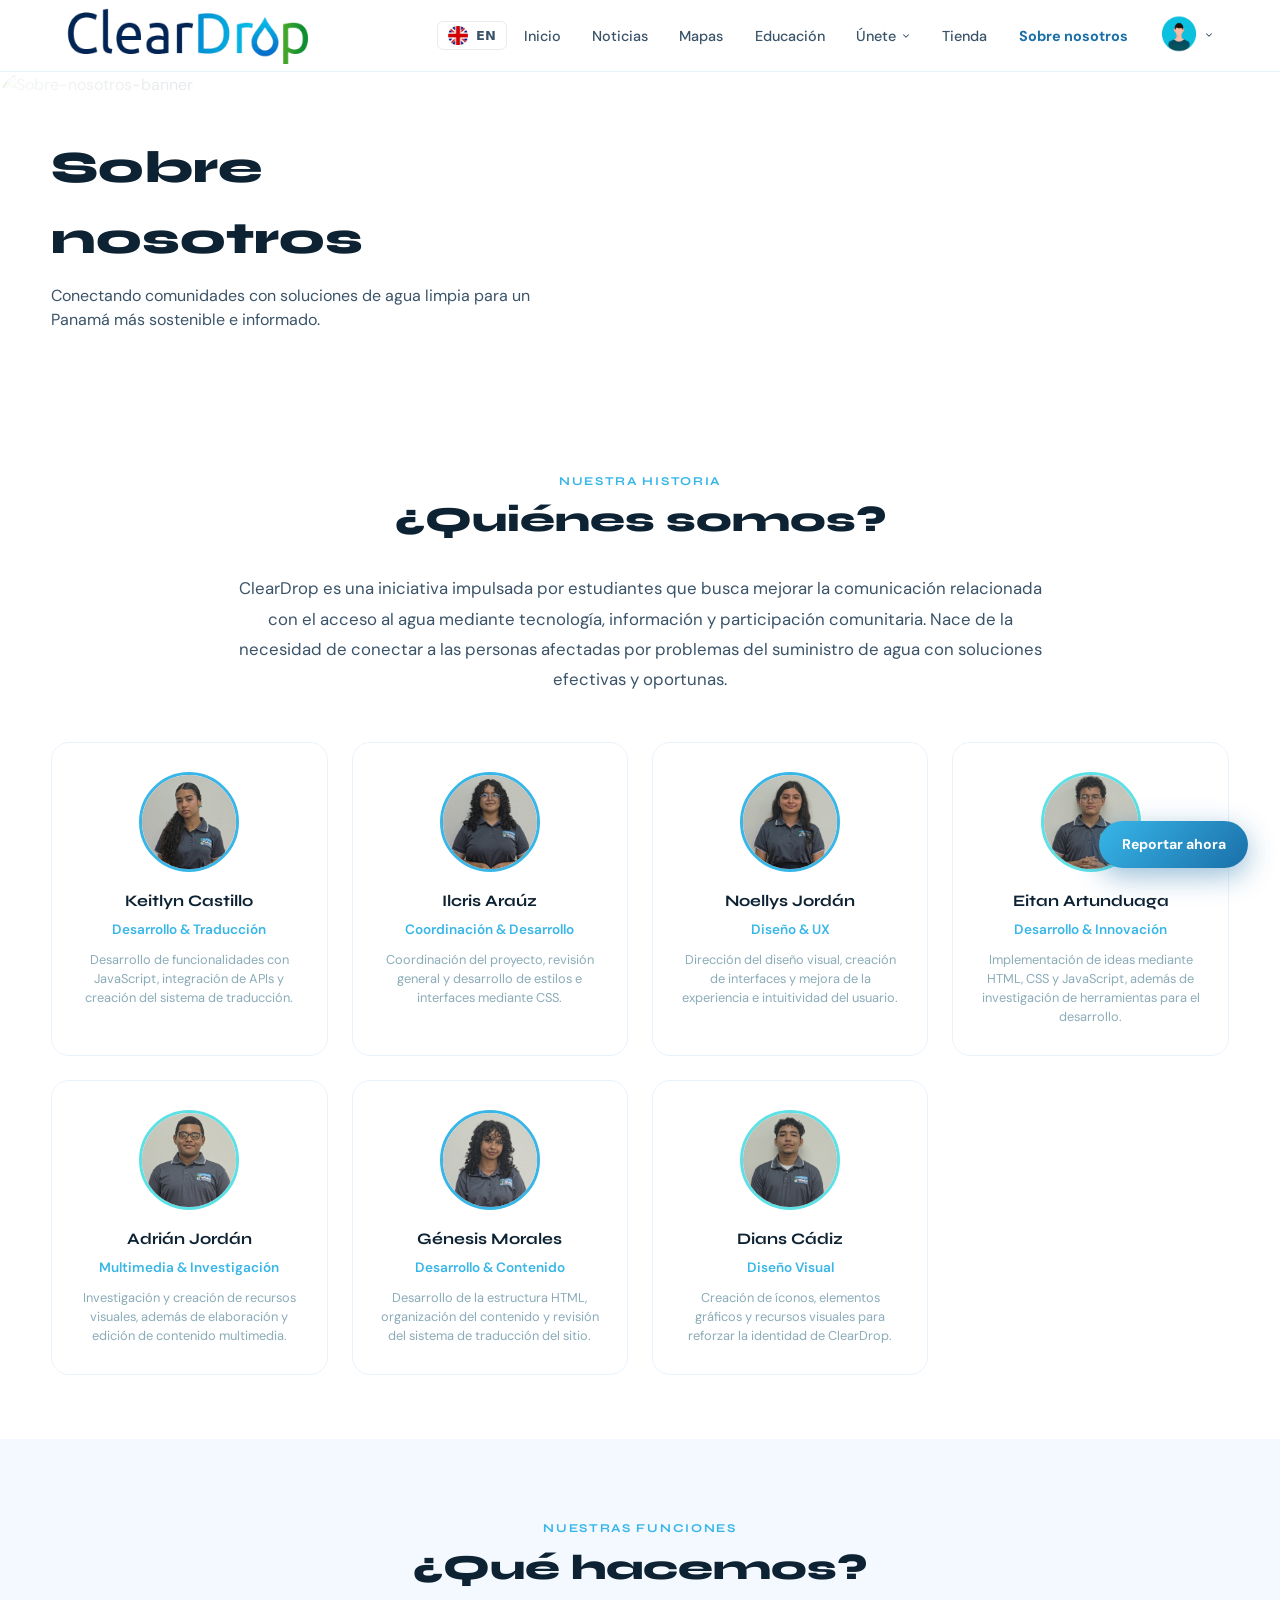
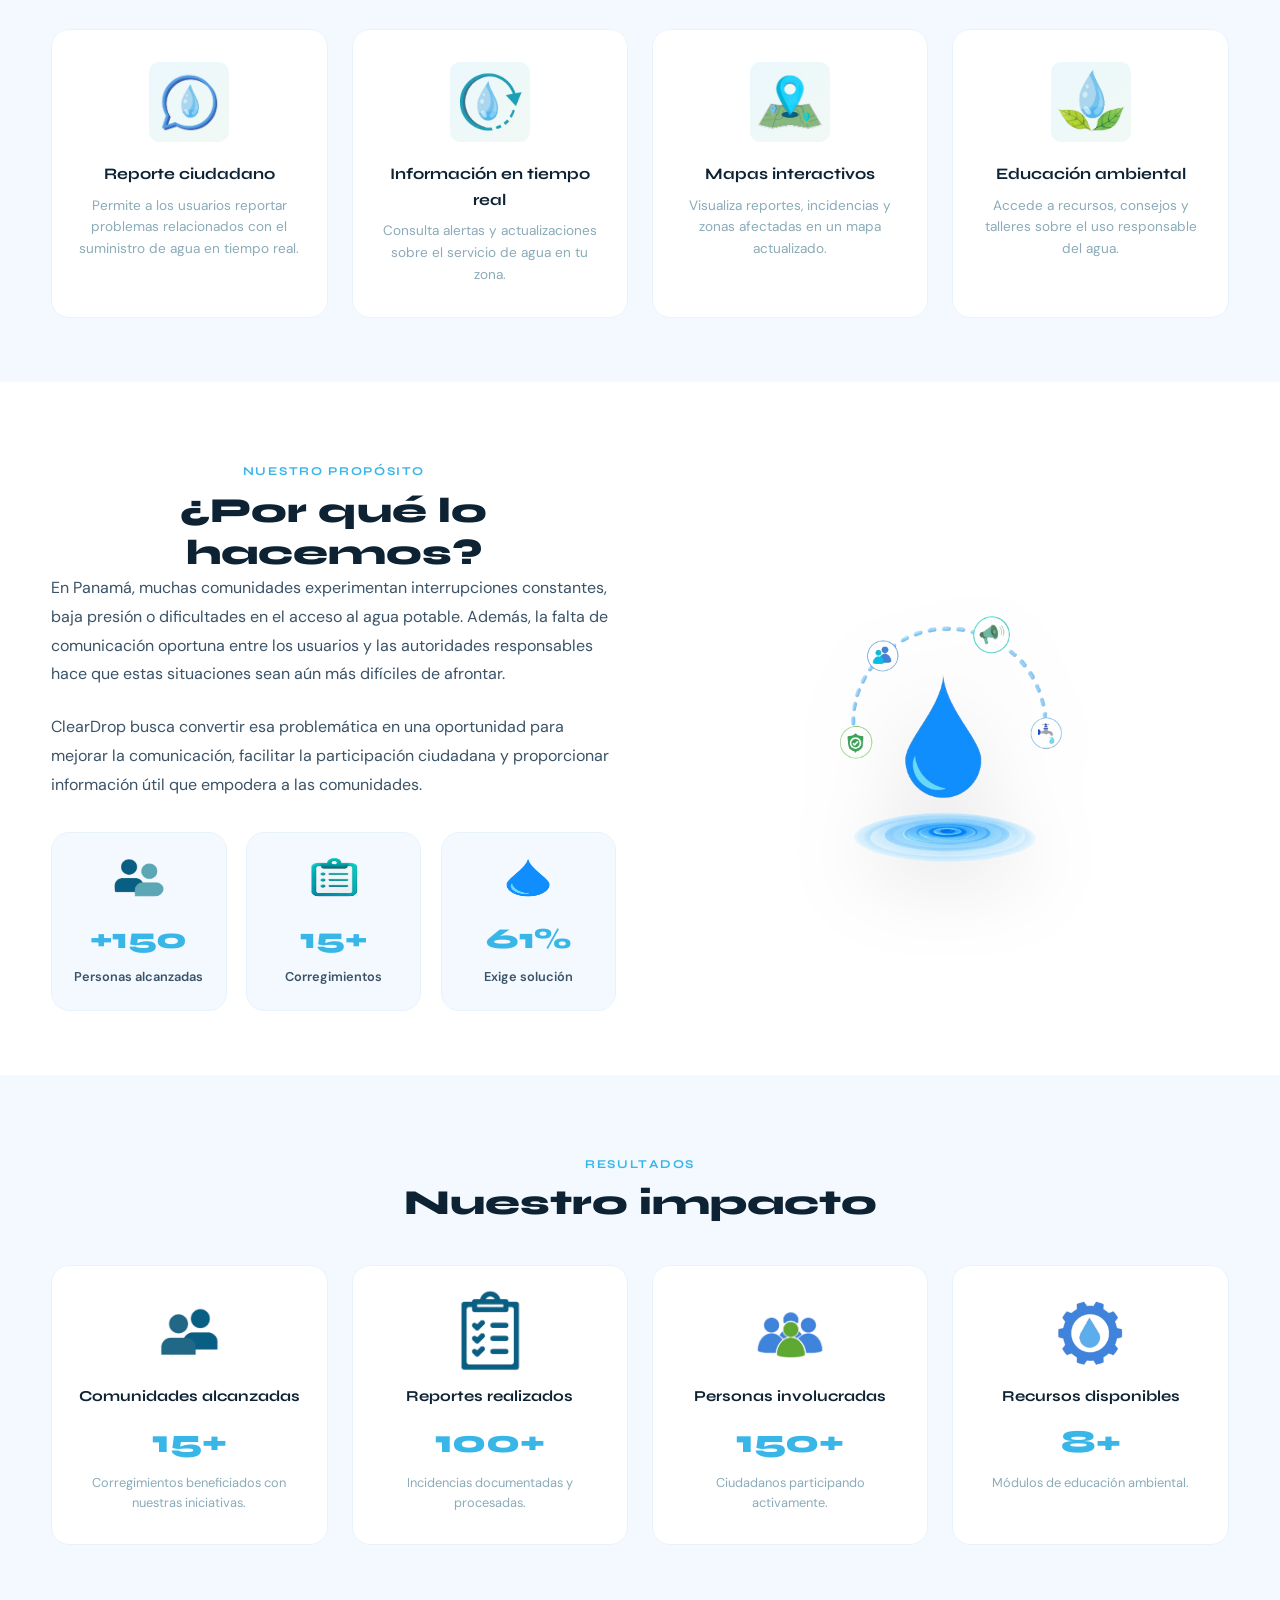
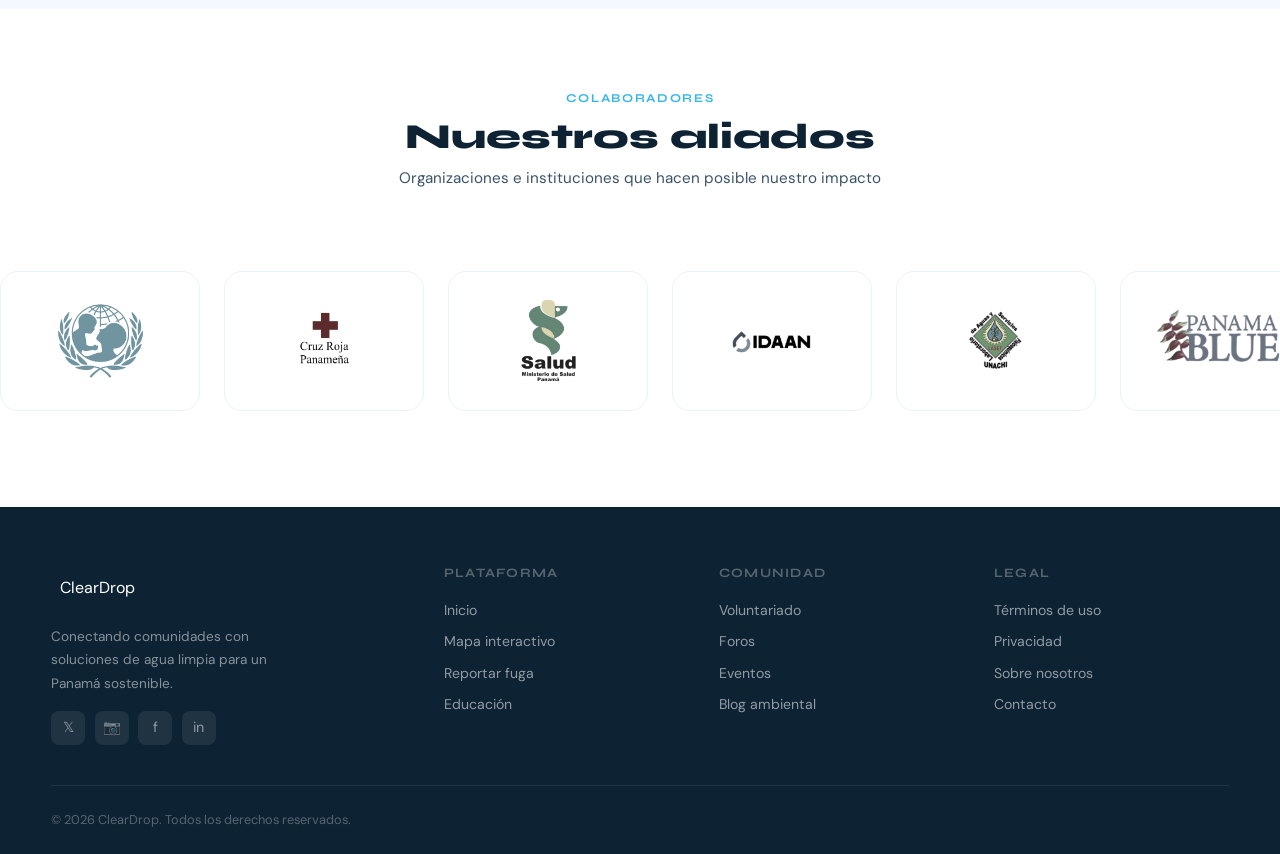
==== sobre-nosotros.html @ 65f0b573 "Commit 1 Final Final Final we" ====
<!DOCTYPE html>
<html lang="es">
<head>
<meta charset="UTF-8" />
<meta name="viewport" content="width=device-width, initial-scale=1.0" />
<title>Sobre nosotros - ClearDrop</title>
<meta name="description" content="Conoce quiénes somos, qué hacemos y por qué trabajamos para mejorar el acceso al agua en Panamá."/>

<link rel="icon" type="image/png" href="img/ClearDrop-icon-250.png">

<!-- Google Fonts -->
<link rel="preconnect" href="https://fonts.googleapis.com" />
<link rel="preconnect" href="https://fonts.gstatic.com" crossorigin />
<link href="https://fonts.googleapis.com/css2?family=Syne:wght@400;600;700;800&family=DM+Sans:ital,opsz,wght@0,9..40,300;0,9..40,400;0,9..40,500;1,9..40,300&display=swap" rel="stylesheet" />

<link rel="stylesheet" href="style.css">
<link rel="stylesheet" href="sobre-nosotros.css">
</head>
<body>

<!-- =========================================================
NAVBAR
========================================================= -->
<nav class="navbar">
<div class="container">

<img src="img/Captura_de_pantalla_2026-05-28_153221-removebg-preview.png" class="nav-logo-nombre" alt="ClearDrop">

<ul class="nav-links">

  <!-- Inserta esto donde quieras el botón -->
  <button id="langToggle" class="lang-toggle" aria-pressed="false" aria-label="Cambiar idioma">
    <!-- Icono EN (puedes reemplazar por tu SVG o font-icon) -->
      <span class="icon icon--en" aria-hidden="true">
        <!-- Simple bandera/ico EN (UK/US style minimal) -->
        <img src="img/english-icon.png">
      </span>

    <!-- Icono ES -->
      <span class="icon icon--es" aria-hidden="true">
        <img src="img/español-icon.png">
      </span>

    <span class="label">EN</span>
  </button>

<!-- Opcional: incluye los archivos CSS y JS vinculados -->
<link rel="stylesheet" href="lang-toggle.css">
<script src="lang-toggle.js" defer></script>

  <li><a href="index.html">Inicio</a></li>
  <li><a href="noticias.html">Noticias</a></li>
  <li><a href="mapa.html">Mapas</a></li>
  <li><a href="educacion.html">Educación</a></li>

  <!-- Grupo: Comunidad y Voluntariado -->
  <li class="nav-dropdown">
    <button class="nav-dropdown-toggle" type="button" aria-haspopup="true" aria-expanded="false">
      Únete
      <svg class="dropdown-arrow" width="10" height="10" viewBox="0 0 24 24" fill="none" stroke="currentColor" stroke-width="2.5" stroke-linecap="round" stroke-linejoin="round"><path d="M6 9l6 6 6-6"/></svg>
    </button>
    <ul class="nav-dropdown-menu">
      <li><a href="comunidad.html">Comunidad</a></li>
      <li><a href="voluntariado.html">Voluntariado</a></li>
    </ul>
  </li>

  <li><a href="tienda.html">Tienda</a></li>
  <li><a href="sobre-nosotros.html" class="active">Sobre nosotros</a></li>

  <!-- Grupo: Mi perfil -->
  <li class="nav-dropdown">
  <button class="nav-dropdown-toggle" type="button" aria-haspopup="true" aria-expanded="false">
    <img src="img/perfil hombre.png" class="post-avatar">
    <svg class="dropdown-arrow" width="10" height="10" viewBox="0 0 24 24" fill="none" stroke="currentColor" stroke-width="2.5" stroke-linecap="round" stroke-linejoin="round"><path d="M6 9l6 6 6-6"/></svg>
  </button>
  <ul class="nav-dropdown-perfil">
    <li><p>noe.jn@gmail.com</p></li>
    <li><a href="voluntariado.hmtl">Mi huella</a></li>
    <li><a href="#configuracion">Configuración</a></li>
  </ul>
  </li>
</ul>
</div>
</nav>

<!-- Menú de hamburguesa para dispositivos móviles -->
<button class="nav-hamburger" id="menuBtn" aria-label="Abrir menú">
<span></span><span></span><span></span>
</button>
</ul>
</div>
</nav>

<!-- Interfaz del nav en móviles -->
<div class="mobile-nav" id="mobileNav">
<button class="mobile-nav-close" id="menuClose">✕</button>
<a href="index.html">Inicio</a>
<a href="noticias.html">Noticias</a>
<a href="mapa.html">Mapas</a>
<a href="educacion.html">Educación</a>

<div class="mobile-nav-group">
  <button class="mobile-nav-toggle" type="button" aria-expanded="false">
    Comunidad
    <svg class="dropdown-arrow" width="12" height="12" viewBox="0 0 24 24" fill="none" stroke="currentColor" stroke-width="2.5" stroke-linecap="round" stroke-linejoin="round"><path d="M6 9l6 6 6-6"/></svg>
  </button>
  <div class="mobile-nav-submenu">
    <a href="comunidad.html">Comunidad</a>
    <a href="voluntariado.html">Voluntariado</a>
  </div>
</div>

<a href="tienda.html">Tienda</a>
<a href="sobre-nosotros.html">Sobre nosotros</a>

<div class="mobile-nav-group">
  <button class="mobile-nav-toggle" type="button" aria-expanded="false">
     <img src="img/perfil hombre.png" class="post-avatar">
    <svg class="dropdown-arrow" width="12" height="12" viewBox="0 0 24 24" fill="none" stroke="currentColor" stroke-width="2.5" stroke-linecap="round" stroke-linejoin="round"><path d="M6 9l6 6 6-6"/></svg>
  </button>
  <div class="mobile-nav-submenu">
    <a href="#cuenta">Mi cuenta</a>
    <a href="#agregar">Agregar cuenta</a>
    <a href="#cerrar-sesion">Cerrar sesión</a>
  </div>
</div>
</div>

<!-- =========================================================
HERO - SOBRE NOSOTROS
========================================================= -->
<main style="padding-top:var(--nav-h, 80px);">
<section class="hero-about">
    
    <div class="sobrenosotros-illustration reveal">
        <!-- Reemplaza este SVG por tu ilustración final (img o svg) -->
        <img src="img/banner-sobre-nosotros.png" alt="Sobre-nosotros-banner">
      </div>

    <div class="container">
      <div class="sobrenosotros-text">
        <h1 class="nosotros-title">Sobre nosotros</h1>
        <p class="nosotros-sub">
          Conectando comunidades con soluciones de agua limpia para un Panamá más sostenible e informado.
        </p>
      </div>
    </div>
  </section>

<div class="hero-about-visual">

  <div class="visual-element">
  </div>
</div>
</div>
</section>

<!-- =========================================================
QUIÉNES SOMOS
========================================================= -->
<section class="section-about" id="quienes-somos">
<div class="container">

<div class="about-header reveal">
<p class="section-label">Nuestra historia</p>
<h2 class="section-title">¿Quiénes somos?</h2>
</div>

<div class="about-intro reveal" style="transition-delay:.1s">
<p class="about-intro-text">
ClearDrop es una iniciativa impulsada por estudiantes que busca mejorar la comunicación relacionada con el acceso al agua mediante tecnología, información y participación comunitaria. Nace de la necesidad de conectar a las personas afectadas por problemas del suministro de agua con soluciones efectivas y oportunas.
</p>
</div>

<div class="team-grid reveal" style="transition-delay:.2s">

<!-- Team member 1 -->
<div class="team-card">
<div class="team-avatar">
<img src="img/keitfoto.jpg" alt="Integrante del equipo">
</div>
<h4 class="team-name">Keitlyn Castillo</h4>
<p class="team-role">Desarrollo & Traducción</p>
<p class="team-desc">Desarrollo de funcionalidades con JavaScript, integración de APIs y creación del sistema de traducción.</p>
</div>

<!-- Team member 2 -->
<div class="team-card">
<div class="team-avatar">
<img src="img/ilcrisfoto1.jpg" alt="Integrante del equipo">
</div>
<h4 class="team-name">Ilcris Araúz</h4>
<p class="team-role">Coordinación & Desarrollo</p>
<p class="team-desc">Coordinación del proyecto, revisión general y desarrollo de estilos e interfaces mediante CSS.</p>
</div>

<!-- Team member 3 -->
<div class="team-card">
<div class="team-avatar">
<img src="img/noellysfoto.jpg" alt="Integrante del equipo">
</div>
<h4 class="team-name">Noellys Jordán</h4>
<p class="team-role">Diseño & UX</p>
<p class="team-desc">Dirección del diseño visual, creación de interfaces y mejora de la experiencia e intuitividad del usuario.</p>
</div>

<!-- Team member 4 -->
<div class="team-card">
<div class="team-avatar-hombre">
<img src="img/eitanfoto1.jpg" alt="Integrante del equipo">
</div>
<h4 class="team-name">Eitan Artunduaga</h4>
<p class="team-role">Desarrollo & Innovación</p>
<p class="team-desc">Implementación de ideas mediante HTML, CSS y JavaScript, además de investigación de herramientas para el desarrollo.</p>
</div>

<!-- Team member 5 -->
<div class="team-card">
<div class="team-avatar-hombre">
<img src="img/fotoadrian.jpg" alt="Integrante del equipo">
</div>
<h4 class="team-name">Adrián Jordán</h4>
<p class="team-role">Multimedia & Investigación</p>
<p class="team-desc">Investigación y creación de recursos visuales, además de elaboración y edición de contenido multimedia.</p>
</div>

<!-- Team member 6 -->
<div class="team-card">
<div class="team-avatar">
<img src="img/genesisfoto1.jpg" alt="Integrante del equipo">
</div>
<h4 class="team-name">Génesis Morales</h4>
<p class="team-role">Desarrollo & Contenido</p>
<p class="team-desc">Desarrollo de la estructura HTML, organización del contenido y revisión del sistema de traducción del sitio.</p>
</div>

<!-- Team member 7 -->
<div class="team-card">
<div class="team-avatar-hombre">
<img src="img/diansfoto2.jpg" alt="Integrante del equipo">
</div>
<h4 class="team-name">Dians Cádiz</h4>
<p class="team-role">Diseño Visual</p>
<p class="team-desc">Creación de íconos, elementos gráficos y recursos visuales para reforzar la identidad de ClearDrop.</p>
</div>

</div>

</div>
</section>

<!-- =========================================================
QUÉ HACEMOS
========================================================= -->
<section class="section-what" id="que-hacemos">
<div class="container">

<div class="what-header reveal">
<p class="section-label">Nuestras funciones</p>
<h2 class="section-title">¿Qué hacemos?</h2>
</div>

<div class="what-grid reveal" style="transition-delay:.1s">

<!-- Card 1: Reporte ciudadano -->
<div class="what-card">
<div class="what-icon">
  <img src="img/reporte-ciudadano.png">
</div>
<h3 class="what-title">Reporte ciudadano</h3>
<p class="what-desc">Permite a los usuarios reportar problemas relacionados con el suministro de agua en tiempo real.</p>
</div>

<!-- Card 2: Información en tiempo real -->
<div class="what-card">
<div class="what-icon">
  <img src="img/info-tiempo-real.png">
</div>
<h3 class="what-title">Información en tiempo real</h3>
<p class="what-desc">Consulta alertas y actualizaciones sobre el servicio de agua en tu zona.</p>
</div>

<!-- Card 3: Mapas interactivos -->
<div class="what-card">
<div class="what-icon">
  <img src="img/mapas-interactivos.png">
</div>
<h3 class="what-title">Mapas interactivos</h3>
<p class="what-desc">Visualiza reportes, incidencias y zonas afectadas en un mapa actualizado.</p>
</div>

<!-- Card 4: Educación ambiental -->
<div class="what-card">
<div class="what-icon">
  <img src="img/educacion-ambiental.png">
</div>
<h3 class="what-title">Educación ambiental</h3>
<p class="what-desc">Accede a recursos, consejos y talleres sobre el uso responsable del agua.</p>
</div>

</div>

</div>
</section>

<!-- =========================================================
POR QUÉ LO HACEMOS
========================================================= -->
<section class="section-why" id="por-que">
<div class="container">

<div class="why-grid">

<div class="why-content reveal">
<p class="section-label">Nuestro propósito</p>
<h2 class="section-title">¿Por qué lo hacemos?</h2>

<p class="why-text">
En Panamá, muchas comunidades experimentan interrupciones constantes, baja presión o dificultades en el acceso al agua potable. Además, la falta de comunicación oportuna entre los usuarios y las autoridades responsables hace que estas situaciones sean aún más difíciles de afrontar.
</p>

<p class="why-text">
ClearDrop busca convertir esa problemática en una oportunidad para mejorar la comunicación, facilitar la participación ciudadana y proporcionar información útil que empodera a las comunidades.
</p>

<div class="why-stats">
<div class="why-stat-item">
  <img src="img/personas-alcanzadas.png" class="what-item">
<span class="why-stat-number">+150</span>
<span class="why-stat-label">Personas alcanzadas</span>
</div>
<div class="why-stat-item">
  <img src="img/corregimientos.png" class="what-item">
<span class="why-stat-number">15+</span>
<span class="why-stat-label">Corregimientos</span>
</div>
<div class="why-stat-item">
  <img src="img/exige-solucion.png"class="what-item">
<span class="why-stat-number">61%</span>
<span class="why-stat-label">Exige solución</span>
</div>
</div>

</div>

<div class="why-visual reveal" style="transition-delay:.15s">
  <div class="why-icon-wrapper">
    <img src="img/proposito.png">
  </div>
</div>

</div>

</section>

<!-- =========================================================
NUESTRO IMPACTO
========================================================= -->
<section class="section-impact" id="impacto">
<div class="container">

<div class="impact-header reveal">
<p class="section-label">Resultados</p>
<h2 class="section-title">Nuestro impacto</h2>
</div>

<div class="impact-grid reveal" style="transition-delay:.1s">

<div class="impact-card">
<div class="impact-icon">
  <img src="img/comunidades-alcanzadas.png">
</div>
<h3 class="impact-title">Comunidades alcanzadas</h3>
<p class="impact-number">15+</p>
<p class="impact-desc">Corregimientos beneficiados con nuestras iniciativas.</p>
</div>

<div class="impact-card">
<div class="impact-icon">
  <img src="img/reportes-realizados.png">
</div>
<h3 class="impact-title">Reportes realizados</h3>
<p class="impact-number">100+</p>
<p class="impact-desc">Incidencias documentadas y procesadas.</p>
</div>

<div class="impact-card">
<div class="impact-icon">
  <img src="img/personas-involucradas.png">
</div>
<h3 class="impact-title">Personas involucradas</h3>
<p class="impact-number">150+</p>
<p class="impact-desc">Ciudadanos participando activamente.</p>
</div>

<div class="impact-card">
<div class="impact-icon">
  <img src="img/recursos.png">
</div>
<h3 class="impact-title">Recursos disponibles</h3>
<p class="impact-number">8+</p>
<p class="impact-desc">Módulos de educación ambiental.</p>
</div>

</div>

</section>

<!-- =========================================================
ALIADOS - MARQUEE DE LOGOS
========================================================= -->
<section class="section-allies" id="aliados">
<div class="container">

<div class="allies-header reveal">
<p class="section-label">Colaboradores</p>
<h2 class="section-title">Nuestros aliados</h2>
<p class="allies-subtitle">Organizaciones e instituciones que hacen posible nuestro impacto</p>
</div>

</div>

<!-- Logo marquee (sin container para que ocupe ancho completo) -->
<div class="allies-marquee reveal" style="transition-delay:.1s">
<div class="marquee-track">

  <!-- Duplicamos los logos para efecto infinito -->
  <div class="marquee-item">
    <div class="ally-card">
      <img src="img/UNICEF.png" alt="Unicef-Fuente">
    </div>
  </div>

  <div class="marquee-item">
    <div class="ally-card">
      <img src="img/Cruz-roja.png" alt="Cruz-Roja-alianza">
    </div>
  </div>

  <div class="marquee-item">
    <div class="ally-card">
      <img src="img/MINSA.png" alt="MINSA-alianza">
    </div>
  </div>

  <div class="marquee-item">
    <div class="ally-card">
      <img src="img/IDAAN.png" alt="IDAAN-alianza">
    </div>
  </div>

  <div class="marquee-item">
    <div class="ally-card">
      <img src="img/LASEF.png" alt="LASEF-Fuente">
    </div>
  </div>

    <div class="marquee-item">
    <div class="ally-card">
      <img src="img/panamablue.png" alt="LASEF-Fuente">
    </div>
  </div>

    <div class="marquee-item">
    <div class="ally-card">
      <img src="img/cristalinaagua.png" alt="Unicef-Fuente">
    </div>
  </div>

     <div class="marquee-item">
    <div class="ally-card">
      <img src="img/aguasky1.png" alt="Unicef-Fuente">
    </div>
  </div>

      <div class="marquee-item">
    <div class="ally-card">
      <img src="img/bambito-logo.png" alt="Unicef-Fuente">
    </div>
  </div>

  <!-- Duplicados para loop infinito -->

  <div class="marquee-item">
    <div class="ally-card">
      <img src="img/UNICEF.png" alt="Unicef-Fuente">
    </div>
  </div>

  <div class="marquee-item">
    <div class="ally-card">
      <img src="img/Cruz-roja.png" alt="Cruz-Roja-alianza">
    </div>
  </div>

  <div class="marquee-item">
    <div class="ally-card">
      <img src="img/MINSA.png" alt="MINSA-alianza">
    </div>
  </div>

  <div class="marquee-item">
    <div class="ally-card">
      <img src="img/IDAAN.png" alt="IDAAN-alianza">
    </div>
  </div>

  <div class="marquee-item">
    <div class="ally-card">
      <img src="img/LASEF.png" alt="LASEF-Fuente">
    </div>
  </div>

    <div class="marquee-item">
    <div class="ally-card">
      <img src="img/panamablue.png" alt="LASEF-Fuente">
    </div>
  </div>

   <div class="marquee-item">
    <div class="ally-card">
      <img src="img/cristalinaagua.png" alt="Unicef-Fuente">
    </div>
  </div>

   <div class="marquee-item">
    <div class="ally-card">
      <img src="img/aguasky1.png" alt="Unicef-Fuente">
    </div>
  </div>

    <div class="marquee-item">
      <div class="ally-card">
        <img src="img/bambito-logo.png" alt="Unicef-Fuente">
      </div>
</div>
</section>
</main>
<!-- =========================================================
FOOTER
========================================================= -->
<footer class="footer" id="footer">
<div class="container">
<div class="footer-grid">

<!-- Brand -->
<div class="footer-brand">
<a href="#" class="nav-logo">
<svg viewBox="0 0 36 36" fill="none" xmlns="http://www.w3.org/2000/svg" style="width:32px;height:32px">
<path d="M18 3C18 3 6 14.5 6 22C6 28.627 11.373 34 18 34C24.627 34 30 28.627 30 22C30 14.5 18 3Z" fill="url(#dropGrad2)" />
<circle cx="20" cy="17" r="2.5" fill="white" opacity=".7" />
<defs>
<linearGradient id="dropGrad2" x1="6" y1="3" x2="30" y2="34" gradientUnits="userSpaceOnUse">
<stop stop-color="#38B6E8"/><stop offset="1" stop-color="#0B7DBD"/>
</linearGradient>
</defs>
</svg>
<span class="nav-logo-text" style="color:white">Clear<span>Drop</span></span>
</a>
<p>Conectando comunidades con soluciones de agua limpia para un Panamá sostenible.</p>

<div class="social-row">
<a href="#" class="social-btn" aria-label="Twitter">𝕏</a>
<a href="#" class="social-btn" aria-label="Instagram">📷</a>
<a href="#" class="social-btn" aria-label="Facebook">f</a>
<a href="#" class="social-btn" aria-label="LinkedIn">in</a>
</div>
</div>

<!-- Plataforma -->
<div>
<p class="footer-heading">Plataforma</p>
<ul class="footer-links">
<li><a href="index.html">Inicio</a></li>
<li><a href="mapa.html">Mapa interactivo</a></li>
<li><a href="reportes.html">Reportar fuga</a></li>
<li><a href="educacion.html">Educación</a></li>
</ul>
</div>

<!-- Comunidad -->
<div>
<p class="footer-heading">Comunidad</p>
<ul class="footer-links">
<li><a href="voluntariado.html">Voluntariado</a></li>
<li><a href="comunidad.html">Foros</a></li>
<li><a href="voluntariado.html">Eventos</a></li>
<li><a href="voluntariado.html">Blog ambiental</a></li>
</ul>
</div>

<!-- Legal -->
<div>
<p class="footer-heading">Legal</p>
<ul class="footer-links">
<li><a href="pdf/ClearDrop_Terminos_y_Condiciones.pdf" target="_blank">Términos de uso</a></li>
<li><a href="pdf/ClearDrop_Politica_Privacidad_GDPR.pdf" traget="_blank">Privacidad</a></li>
<li><a href="sobre-nosotros.html">Sobre nosotros</a></li>
<li><a href="sobre-nosotros.html">Contacto</a></li>
</ul>
</div>
</div>

<div class="footer-bottom">
<span>© 2026 ClearDrop. Todos los derechos reservados.</span>
</div>
</div>
</footer>
<!-- =========================================================
FLOATING ACTION BUTTON
========================================================= -->
<a href="reportes.html" class="fab" aria-label="Reportar ahora">
Reportar ahora
</a>

<script src="auth.js"></script>
<script src="sobre-nosotros.js"></script>
<script src="tradu.js"></script>
</body>
</html>
---- style.css ----
/* ============================================================

CSS: Propiedades persolizadas

============================================================ */
:root { 
/*Paleta de colores preasignada*/
--blue-deep: #0B3D6E;
--blue-mid: #1A6FA8;
--blue-sky: #38B6E8;
--teal: #00C9B1;
--green: #4CAF78;
--green-light: #84D9A3;
--white: #FFFFFF;
--off-white: #F4F9FF;
--gray-light: #E8F2FB;
--gray-mid: #8AABB8;
--text-dark: #0D2233;
--text-body: #3A5368;
--ink-soft:  #3c5872;
--shadow-sm: 0 2px 12px rgba(11,61,110,.08);
--shadow-md: 0 8px 32px rgba(11,61,110,.14);
--shadow-lg: 0 20px 60px rgba(11,61,110,.18);
--radius-sm: 10px;
--radius-md: 18px;
--radius-lg: 28px;
--radius-xl: 40px;
--font-head: 'Syne', sans-serif;
--font-body: 'DM Sans', sans-serif;
--nav-h: 72px;
--transition: 0.3s cubic-bezier(.4,0,.2,1);

/*Paleta de colores tarjetas de noticias*/
--urgent:#E74C3C;
--urgent-light:#FDEBE6;
--progress:#F5C342;
--progress-light:#FFF4D6;
--resolved:#2ECC71;
--resolved-light:#E8F8F0;
--event:#5FA8D3;
--event-light:#E6F3FA;
}

/* ============================================================

Animaciones de inicio y reinicio de la página

============================================================ */
*, *::before, *::after { box-sizing: border-box; margin: 0; padding: 0; }
html { scroll-behavior: smooth; }

body {
font-family: var(--font-body);
color: var(--text-body);
background: var(--white);
overflow-x: hidden;
line-height: 1.6;
}

img { display: block; max-width: 100%; }

a { text-decoration: none; color: inherit; }

button { cursor: pointer; font-family: var(--font-body); border: none; }

ul { list-style: none; }

/* ============================================================

Barra de desplazamiento

============================================================ */
::-webkit-scrollbar { width: 6px; }
::-webkit-scrollbar-track { background: var(--gray-light); }
::-webkit-scrollbar-thumb { background: var(--blue-sky); border-radius: 99px; }

/* ============================================================

Utilidades generales

============================================================ */
.container {
width: min(1180px, 92vw);
margin-inline: auto;
}

/* Ajuste para móviles muy pequeños */
@media (max-width: 480px) {
  .container {
    padding-inline: 12px;
  }
}

@media (max-width: 360px) {
  .container {
    padding-inline: 8px;
  }
}

.section-label {
font-family: var(--font-head);
font-size: .75rem;
font-weight: 700;
letter-spacing: .14em;
text-transform: uppercase;
color: var(--blue-sky);
margin-bottom: .5rem;
text-align: center;
}

.section-title {
font-family: var(--font-head);
font-size: clamp(1.6rem, 3vw, 2.2rem);
font-weight: 800;
color: var(--text-dark);
line-height: 1.2;
text-align: center;
}

/* ============================================================

Animaciones personalizadas

============================================================ */
@keyframes floatDrop {
0%, 100% { transform: translateY(0) rotate(-2deg); }
50% { transform: translateY(-18px) rotate(2deg); }
} /*Animación de caída flotante para las formas en el hero */

@keyframes ripple {
0% { transform: scale(0.85); opacity: .6; }
100% { transform: scale(1.45); opacity: 0; }
} /* Animación de expansión y desvanecimiento para los anillos de onda*/

@keyframes fadeUp {
from { opacity: 0; transform: translateY(28px); }
to { opacity: 1; transform: translateY(0); }
} /* Animación de aparición con desplazamiento hacia arriba */

@keyframes fadeIn {
from { opacity: 0; }
to { opacity: 1; }
} /* Animación de aparición gradual sin desplazamiento */

@keyframes slideLeft {
from { opacity: 0; transform: translateX(40px); }
to { opacity: 1; transform: translateX(0); }
} /* Animación de aparición con desplazamiento de derecha a izquierda */

@keyframes ticker {
0% { transform: translateX(100%); }
100% { transform: translateX(-100%); }
} /* Animación con desplazamiento de la cinta de noticias */

/* @keyframes pulse-dot {
0%, 100% { box-shadow: 0 0 0 0 rgba(76,175,120,.5); }
50% { box-shadow: 0 0 0 8px rgba(76,175,120,0); }
} */

/* @keyframes waveAnim {
0% { d: path("M0,40 C300,10 700,70 1200,40 L1200,80 L0,80 Z"); }
50% { d: path("M0,60 C300,30 700,90 1200,60 L1200,80 L0,80 Z"); }
100% { d: path("M0,40 C300,10 700,70 1200,40 L1200,80 L0,80 Z"); }
} */

@keyframes navReveal {
from { opacity: 0; transform: translateY(-100%); }
to { opacity: 1; transform: translateY(0); }
} /* Animación de aparición para la barra de navegación */


/* ============================================================

Barra de navegación (NAV BAR)

============================================================ */
.navbar {
position: fixed;
inset-block-start: 0;
inset-inline: 0;
height: var(--nav-h);
background: rgba(255,255,255,.88);
backdrop-filter: blur(16px) saturate(180%);
-webkit-backdrop-filter: blur(16px) saturate(180%);
border-bottom: 1px solid rgba(56,182,232,.12);
z-index: 1000;
animation: navReveal .5s ease both;
}

.navbar .container {
height: 100%;
display: flex;
align-items: center;
gap: 2rem;
}

/* Logo */
.nav-logo-nombre {
display: flex;
align-items: center;
gap: .55rem;
flex-shrink: 0;
height: 65px;
width: 275px;
}

.nav-logo {
display: flex;
align-items: center;
gap: .55rem;
flex-shrink: 0;
height: 50px;
width: 65px;
}

/* Links */
.nav-links {
display: flex;
align-items: center;
gap: .15rem;
margin-inline-start: auto;
}

.nav-links a {
position: relative;
font-size: .9rem;
font-weight: 500;
color: var(--text-body);
padding: .45rem .9rem;
border-radius: var(--radius-sm);
transition: color var(--transition), background var(--transition);
white-space: nowrap;
}

.nav-links a:hover {
color: var(--blue-mid);
background: rgba(56,182,232,.1);
}

.nav-links a.active { color: var(--blue-mid); font-weight: 700; }

/* Línea inferior */
.nav-links a::after {
    content:"";
    position:absolute;
    left:50%;
    bottom:-6px; 

    width:0;
    height:3px;

    background:var(--primary-blue);

    border-radius: 100px;

    transform:translateX(-50%);
    transition:.3s;
}

/* Aparece al hacer hover */
.nav-links a:hover::after {
    width:70%;
}

/* Permanece cuando está activa */
.nav-links a.active::after {
    width:70%;
}
/* ============================================================

Dropdowns agrupados del navbar (Novedades / Comunidad)

============================================================ */
.nav-dropdown {
  position: relative;
}

.nav-dropdown-toggle {
  display: inline-flex;
  align-items: center;
  gap: .35rem;
  background: none;
  font-family: var(--font-body);
  font-size: .9rem;
  font-weight: 500;
  color: var(--text-body);
  padding: .45rem .9rem;
  border-radius: var(--radius-sm);
  transition: color var(--transition), background var(--transition);
  white-space: nowrap;
}

.nav-dropdown-toggle:hover,
.nav-dropdown-toggle:focus-visible {
  color: var(--blue-mid);
  background: rgba(56,182,232,.1);
  outline: none;
}

/* Flechita: gira al abrir, ya sea por hover o por click */
.dropdown-arrow {
  flex-shrink: 0;
  transition: transform var(--transition);
}

.nav-dropdown:hover .dropdown-arrow,
.nav-dropdown.open .dropdown-arrow {
  transform: rotate(180deg);
}

/* Cajón (panel) del dropdown */
.nav-dropdown-menu {
  position: absolute;
  top: calc(100%);
  left: 0;
  min-width: 190px;
  background: var(--white);
  border-radius: var(--radius-md);
  box-shadow: var(--shadow-md);
  border: 1.5px solid var(--gray-light);
  padding: .5rem;
  opacity: 0;
  visibility: hidden;
  transform: translateY(-8px);
  transition: opacity var(--transition), transform var(--transition), visibility var(--transition);
  pointer-events: none;
  z-index: 1001;
}


/* --- AVATAR DE PERFIL --- */
.post-avatar{
  width: 40px;
  height: 40px;
  border-radius: 50%;
  object-fit: cover;
  flex-shrink: 0;
}

/* --- DROPDOWN DE PERFIL (le faltaba todo su estilo) --- */
.nav-dropdown-perfil{
  position: absolute;
  top: 100%;
  right: 0;
  min-width: 190px;
  list-style: none;
  background: #fff;
  border-radius: 14px;
  box-shadow: var(--shadow-hover);
  border: 1px solid var(--border-soft);
  padding: .5rem;
  margin: 0;
  opacity: 0;
  visibility: hidden;
  transform: translateY(-8px);
  transition: opacity .2s ease, transform .2s ease, visibility .2s ease;
  pointer-events: none;
  z-index: 1001;
}

.nav-dropdown:hover .nav-dropdown-perfil,
.nav-dropdown.open .nav-dropdown-perfil{
  opacity: 1;
  visibility: visible;
  transform: translateY(0);
  pointer-events: auto;
}

.nav-dropdown-perfil li p{
  margin: 0 0 .4rem;
  padding: .5rem .75rem 0;
  font-size: .78rem;
  color: var(--ink-soft);
  word-break: break-all;
/*  border-bottom: 1px solid var(--border-soft); */
  padding-bottom: .5rem;
}

.nav-dropdown-perfil li a{
  display: block;
  font-size: .85rem;
  font-weight: 500;
  color: var(--ink);
  padding: .5rem .75rem;
  border-radius: 8px;
  text-decoration: none;
}

.nav-dropdown-perfil li a:hover{
  color: var(--teal-dark);
  background: rgba(23,135,158,.08);
}


/*.nav-dropdown-perfil {
  position: absolute;
  top: calc(100%);
  right: 0;
  min-width: 190px;
  background: var(--white);
  border-radius: var(--radius-md);
  box-shadow: var(--shadow-md);
  border: 1.5px solid var(--gray-light);
  padding: .5rem;
  opacity: 0;
  visibility: hidden;
  transform: translateY(-8px);
  transition: opacity var(--transition), transform var(--transition), visibility var(--transition);
  pointer-events: none;
  z-index: 1001;
}*/

/* Se abre con hover (mouse) O con la clase .open (click/teclado) */
.nav-dropdown:hover .nav-dropdown-menu,
.nav-dropdown.open .nav-dropdown-menu {
  opacity: 1;
  visibility: visible;
  transform: translateY(0);
  pointer-events: auto;
}

.nav-dropdown:hover .nav-dropdown-perfil,
.nav-dropdown.open .nav-dropdown-menu-perfil {
  opacity: 1;
  visibility: visible;
  transform: translateY(0);
  pointer-events: auto;
}

.nav-dropdown-menu li a {
  display: block;
  font-size: .88rem;
  font-weight: 500;
  color: var(--text-body);
  padding: .55rem .75rem;
  border-radius: var(--radius-sm);
  transition: color var(--transition), background var(--transition);
}

.nav-dropdown-perfil li a {
  display: block;
  font-size: .88rem;
  font-weight: 500;
  color: var(--text-body);
  padding: .55rem .75rem;
  border-radius: var(--radius-sm);
  transition: color var(--transition), background var(--transition);
}

.nav-dropdown-menu li a:hover {
  color: var(--blue-mid);
  background: rgba(56,182,232,.1);
}

.nav-dropdown-perfil li a:hover {
  color: var(--blue-mid);
  background: rgba(56,182,232,.1);
}

/* CTA button in nav */
.nav-cta {
display: inline-flex;
align-items: center;
gap: .4rem;
background: var(--blue-sky);
color: var(--white) !important;
padding: .5rem 1.1rem !important;
border-radius: 99px !important;
font-weight: 600 !important;
box-shadow: 0 4px 16px rgba(56,182,232,.38);
transition: transform var(--transition), box-shadow var(--transition) !important;
}

.nav-cta:hover {
transform: translateY(-2px);
box-shadow: 0 8px 24px rgba(56,182,232,.48) !important;
background: #2aabd9 !important;
}

/* Hamburger (mobile) - activo en 768px */
.nav-hamburger {
display: none;
flex-direction: column;
gap: 5px;
margin-inline-start: auto;
padding: 6px;
cursor: pointer;
background: none;
border: none;
}

.nav-hamburger span {
width: 24px; height: 2px;
background: var(--blue-deep);
border-radius: 2px;
transition: var(--transition);
z-index: 1000;
}

/* ============================================================

HERO

============================================================ */
.hero {
min-height: 100svh;
padding-top: var(--nav-h);
/*background: linear-gradient(135deg, #0D3B6E 0%, #1A7FC4 45%, #3AC8E0 75%, #72EAC0 100%);*/
position: relative;
overflow: hidden;
display: flex;
align-items: center;
}

.hero-overlay {
position: absolute;
inset: 0;
background: rgba(0, 0, 0, 0.75); /*Ajusta la opacidad del overlay al gusto*/
z-index: 1; /*Ajusta como las capas*/
}
/* Subtle animated shapes */
.hero-blob {
position: absolute;
border-radius: 50%;
filter: blur(80px);
opacity: .22;
pointer-events: none;
z-index: 1;
}

.hero-blob-1 {
width: 600px; height: 600px;
background: #00C9B1;
top: -200px; right: -100px;
animation: floatDrop 8s ease-in-out infinite;
}

.hero-blob-2 {
width: 400px; height: 400px;
background: #4CAF78;
bottom: -100px; left: -80px;
animation: floatDrop 10s ease-in-out infinite reverse;
}

.hero-video {
position: absolute;
top: 0;
left: 0;
width: 100%;
height: 100%;
object-fit: cover; /* fills without stretching */
z-index: 0;
}

/* Wave at bottom */
.hero-wave {
position: absolute;
bottom: -1px; left: 0;
width: 100%; overflow: hidden;
line-height: 0;
}

.hero-wave svg { display: block; width: 100%; height: 80px; }

.hero .container {
position: relative;
z-index: 2;
display: grid;
grid-template-columns: 1fr 1fr;
align-items: center;
gap: 3rem;
padding-block: 4rem 6rem;
}

.hero-content { animation: fadeUp .8s .1s both; }

.hero-badge {
display: inline-flex;
align-items: center;
gap: .5rem;
background: rgba(255,255,255,.18);
backdrop-filter: blur(8px);
border: 1px solid rgba(255,255,255,.3);
border-radius: 99px;
padding: .35rem .85rem;
font-size: .8rem;
font-weight: 600;
color: #fff;
margin-bottom: 1.2rem;
letter-spacing: .03em;
}

.hero-badge-dot {
width: 8px; height: 8px;
background: var(--teal);
border-radius: 50%;
animation: pulse-dot 2s infinite;
}

.hero-title {
font-family: var(--font-head);
font-size: clamp(2.2rem, 5.5vw, 3.8rem);
font-weight: 800;
color: var(--white);
line-height: 1.12;
margin-bottom: 1rem;
}

.hero-sub {
font-size: 1.05rem;
color: rgba(255,255,255,.82);
max-width: 420px;
margin-bottom: 2rem;
font-weight: 300;
}

.hero-actions {
display: flex;
flex-wrap: wrap;
gap: .85rem;
}

.btn {
display: inline-flex;
align-items: center;
gap: .5rem;
border-radius: 99px;
font-weight: 600;
font-size: .95rem;
padding: .75rem 1.6rem;
transition: transform var(--transition), box-shadow var(--transition);
}

.btn:hover { transform: translateY(-3px); }

.btn-primary {
background: var(--white);
color: var(--blue-deep);
box-shadow: 0 8px 24px rgba(0,0,0,.18);
}

.btn-primary:hover { box-shadow: 0 14px 36px rgba(0,0,0,.22); }

.btn-outline {
background: rgba(255,255,255,.15);
color: var(--white);
border: 1.5px solid rgba(255,255,255,.55);
backdrop-filter: blur(6px);
}

.btn-outline:hover {
background: rgba(255,255,255,.25);
border-color: rgba(255,255,255,.9);
}

/* Hero visual */
.hero-visual {
display: flex;
justify-content: center;
align-items: center;
animation: slideLeft .9s .2s both;
}


.drop-container {
position: relative;
width: 280px; height: 280px;
}

.drop-container svg.drop-svg {
width: 100%; height: 100%;
animation: floatDrop 5s ease-in-out infinite;
filter: drop-shadow(0 24px 48px rgba(0,0,0,.25));
}

/* Ripple rings */
.ripple-ring {
position: absolute;
bottom: -20px; left: 50%;
transform: translateX(-50%);
width: 120px; height: 40px;
border-radius: 50%;
border: 2px solid rgba(255,255,255,.5);
animation: ripple 2.5s ease-out infinite;
}

.ripple-ring:nth-child(2) { animation-delay: .8s; }

.ripple-ring:nth-child(3) { animation-delay: 1.6s; }

/* Floating stat chips */
.stat-chip {
position: absolute;
background: rgba(255,255,255,.95);
border-radius: var(--radius-md);
padding: .6rem .9rem;
box-shadow: var(--shadow-md);
display: flex;
align-items: center;
gap: .5rem;
font-size: .8rem;
font-weight: 600;
color: var(--text-dark);
animation: fadeIn 1s ease both;
}

.stat-chip .chip-icon {
width: 28px; height: 28px;
border-radius: 8px;
display: grid;
place-items: center;
font-size: 1rem;
}

.stat-chip-1 { top: 10px; left: -30px; animation-delay: 1s; }

.stat-chip-2 { bottom: 40px; right: -20px; animation-delay: 1.3s; }

/* ============================================================

Acciones Rápidas (QUICK ACTIONS)

============================================================ */
.quick-actions {
padding: 5rem 0 3rem;
background: var(--white);
}

.quick-actions-header {
text-align: center;
margin-bottom: 2.5rem;
animation: fadeUp .6s ease both;
}

.actions-grid {
display: grid;
grid-template-columns: repeat(4, 1fr);
gap: 1.2rem;
}

.action-cards {
background: var(--white);
border: 1.5px solid var(--gray-light);
border-radius: var(--radius-lg);
padding: 2rem 1.5rem;
text-align: center;
cursor: pointer;
transition: transform var(--transition), box-shadow var(--transition), border-color var(--transition);
position: relative;
overflow: hidden;
}

.action-cards::before {
content: '';
position: absolute;
inset: 0;
background: linear-gradient(135deg, rgba(56,182,232,.07), rgba(76,175,120,.05));
opacity: 0;
transition: opacity var(--transition);
border-radius: inherit;
}

.action-cards:hover {
transform: translateY(-8px);
box-shadow: var(--shadow-lg);
border-color: var(--blue-sky);
}

.action-cards:hover::before { opacity: 1; }

.action-icon-wrap {
width: 100px; height: 100px;
border-radius: 20px;
display: grid;
place-items: center;
margin: 0 auto 1.1rem;
font-size: 2rem;
transition: transform var(--transition);
}

.action-cards:hover .action-icon-wrap { transform: scale(1.12) rotate(-4deg); }

/*.ac-blue { background: linear-gradient(135deg, #E8F6FD, #C8EDFB); }

.ac-teal { background: linear-gradient(135deg, #E0FAF7, #B8F4ED); }

.ac-green { background: linear-gradient(135deg, #E8F9EE, #C6EED5); }

.ac-amber { background: linear-gradient(135deg, #FFF8E8, #FAEABB); }*/

.action-title {
font-family: var(--font-head);
font-size: 1rem;
font-weight: 700;
color: var(--text-dark);
margin-bottom: .4rem;
}

.action-desc {
font-size: .85rem;
color: var(--gray-mid);
line-height: 1.5;
}


/* ============================================================
   Mapa dinámico bueno
============================================================ */
.map-section {
  padding: 3rem 0 5rem;
  background: var(--off-white);
  position: relative;
}

.map-section .container {
  display: grid;
  grid-template-columns: 1fr 1.7fr;
  gap: 3rem;
  align-items: center;
}

.map-info { animation: fadeUp .7s ease both; }

.map-info .section-title { margin-bottom: .9rem; }

.map-info p {
  font-size: .95rem;
  color: var(--text-body);
  margin-bottom: 1.5rem;
  line-height: 1.7;
}

.btn-map {
  display: inline-flex;
  align-items: center;
  gap: .5rem;
  background: var(--blue-mid);
  color: var(--white);
  border-radius: 99px;
  font-weight: 600;
  font-size: .92rem;
  padding: .75rem 1.6rem;
  box-shadow: 0 6px 20px rgba(26,111,168,.35);
  transition: transform var(--transition), box-shadow var(--transition);
}
.btn-map:hover {
  transform: translateY(-3px);
  box-shadow: 0 10px 28px rgba(26,111,168,.45);
}

/* Map widget */
.map-widget {
  background: var(--white);
  border-radius: var(--radius-lg);
  box-shadow: var(--shadow-lg);
  overflow: hidden;
  border: 1.5px solid var(--gray-light);
  animation: slideLeft .8s ease both;
}

.map-widget-header {
  display: flex;
  align-items: center;
  justify-content: space-between;
  padding: .9rem 1.2rem;
  border-bottom: 1px solid var(--gray-light);
}

.map-selector {
  display: flex;
  align-items: center;
  gap: .5rem;
  font-family: var(--font-head);
  font-weight: 700;
  font-size: .95rem;
  color: var(--text-dark);
}
.map-selector svg { color: var(--blue-sky); }

.traffic-lights {
  display: flex;
  gap: .4rem;
}
.traffic-lights span {
  width: 12px; height: 12px;
  border-radius: 50%;
}
.tl-red   { background: #FF5F57; }
.tl-amber { background: #FEBC2E; }
.tl-green { background: #28C840; }

/* Google Maps canvas */
.map-canvas {
  position: relative;
  overflow: hidden;
}

#googleMap {
  width: 100%;
  height: 260px;
}

.map-legend {
  display: flex;
  gap: 1rem;
  padding: .75rem 1.2rem;
  border-top: 1px solid var(--gray-light);
  flex-wrap: wrap;
}
.legend-item {
  display: flex;
  align-items: center;
  gap: .35rem;
  font-size: .78rem;
  color: var(--text-body);
}
.legend-dot {
  width: 10px; height: 10px;
  border-radius: 50%;
}

/* ============================================================

NEWS / ALERTS SECTION

============================================================ */
.news-section {
padding: 4rem 0 5rem;
background: var(--white);
}

.news-header {
display: flex;
align-items: flex-end;
justify-content: space-between;
margin-bottom: 2rem;
flex-wrap: wrap;
gap: 1rem;
}

.btn-secondary {
display: inline-flex;
align-items: center;
gap: .4rem;
background: var(--gray-light);
color: var(--blue-mid);
border-radius: 99px;
font-weight: 600;
font-size: .85rem;
padding: .55rem 1.2rem;
transition: background var(--transition);
}

.btn-secondary:hover { background: #d0e9f7; }

/* Cinta de noticias */
.ticker-banner {
background: linear-gradient(90deg, var(--blue-deep) 0%, var(--blue-mid) 100%);
border-radius: var(--radius-md);
padding: .75rem 1.2rem;
display: flex;
align-items: center;
gap: 1rem;
margin-bottom: 1.5rem;
overflow: hidden;

}

.ticker-label {
background: var(--blue-sky);
color: var(--white);
font-family: var(--font-head);
font-size: .72rem;
font-weight: 700;
letter-spacing: .08em;
text-transform: uppercase;
padding: .3rem .7rem;
border-radius: 6px;
flex-shrink: 0;
}

.ticker-track {
overflow: hidden;
flex: 1;
}

.ticker-inner {
display: inline-flex;
gap: 3rem;
animation: ticker 24s linear infinite;
white-space: nowrap;
}

.ticker-inner span {
color: rgba(255,255,255,.9);
font-size: .88rem;
}

.ticker-inner span::before {
content: '•';
color: var(--teal);
margin-right: .6rem;
}

/* Alert cards grid */
.alerts-grid {
display: grid;
grid-template-columns: repeat(3, 1fr);
gap: 1.2rem;
}

.alert-card {
border-radius: var(--radius-md);
padding: 1.3rem 1.3rem 1.3rem 1rem;
border-left: 4px solid transparent;
background: var(--white);
border: 1.5px solid var(--gray-light);
border-left-width: 4px;
display: flex;
gap: .9rem;
align-items: flex-start;
transition: transform var(--transition), box-shadow var(--transition);
cursor: pointer;
}

.alert-card:hover {
transform: translateY(-4px);
box-shadow: var(--shadow-md);
}

.ac-danger { border-left-color: var(--urgent); }

.ac-warning { border-left-color: var(--progress); }

.ac-info { border-left-color: var(--event); }

.ac-success { border-left-color: var(--resolved); }

.news-icon-main {
font-size: 1.4rem;
flex-shrink: 0;
margin-top: .1rem;
width: 80px;
}

.alert-body { flex: 1; }

.alert-title {
font-family: var(--font-head);
font-size: .92rem;
font-weight: 700;
color: var(--text-dark);
margin-bottom: .25rem;
}

.alert-desc {
font-size: .82rem;
color: var(--gray-mid);
line-height: 1.5;
}

.alert-meta {
display: flex;
align-items: center;
justify-content: space-between;
margin-top: .6rem;
}

/*.alert-time {
font-size: .75rem;
color: var(--gray-mid);
}*/

.news-footer{
    display: flex;
    align-items: center;
    gap: 14px;
    margin-top: 18px;
    font-size: .9rem;
    color: (--gray-mid);
}

.news-location,
.news-time{
    display: flex;
    align-items: center;
    gap: 6px;
    font-size: .75rem;
    color: var(--gray-mid);
}

.news-divider{
    width: 1px;
    height: 18px;
    background: #D9E2EC;
    border-radius: 999px;
}

.alert-tag {
font-size: .7rem;
font-weight: 700;
padding: .2rem .6rem;
border-radius: 99px;
}

.icon-news {
  width: 15px;
}

.tag-red { background: #FDECEA; color: #C62828; }

.tag-yellow { background: #FFF8E1; color: #E65100; }

.tag-blue { background: #E3F2FD; color: #0D47A1; }

.tag-green { background: #E8F5E9; color: #1B5E20; }

/* ============================================================

Estadísticas (Stats)

============================================================ */
.stats-strip {
background: linear-gradient(90deg, var(--blue-deep) 0%, #0E5A96 50%, var(--blue-mid) 100%);
padding: 2.8rem 0;
}

.stats-strip .container {
text-align: center;
}

.stats-grid {
display: grid;
grid-template-columns: repeat(4, 1fr);
gap: 2rem;
justify-items: center;
max-width: 980px;
margin: 0 auto;
}

.stat-value {
font-family: var(--font-head);
font-size: 2.4rem;
font-weight: 800;
color: var(--white);
line-height: 1;
margin-bottom: .3rem;
}
.stat-value span { color: var(--teal); }

.stat-label {
font-size: 1rem;
color: rgba(255,255,255,.65);
font-weight: 400;
}

/* ============================================================

FOOTER

============================================================ */
.footer {
background: var(--text-dark);
padding: 3.5rem 0 1.5rem;
color: rgba(255,255,255,.6);
}

.footer-grid {
display: grid;
grid-template-columns: 1.5fr 1fr 1fr 1fr;
gap: 2.5rem;
padding-bottom: 2.5rem;
border-bottom: 1px solid rgba(255,255,255,.08);
}

.footer-brand .nav-logo-text { color: var(--white); }

.footer-brand p {
font-size: .85rem;
color: rgba(255,255,255,.5);
margin-top: .8rem;
line-height: 1.7;
max-width: 240px;
}

.footer-heading {
font-family: var(--font-head);
font-size: .8rem;
font-weight: 700;
letter-spacing: .1em;
text-transform: uppercase;
color: rgba(255,255,255,.3);
margin-bottom: 1rem;
}

.footer-links a {
display: block;
font-size: .88rem;
color: rgba(255,255,255,.55);
margin-bottom: .55rem;
transition: color var(--transition);
}
.footer-links a:hover { color: var(--blue-sky); }

.footer-bottom {
padding-top: 1.5rem;
display: flex;
align-items: center;
justify-content: space-between;
flex-wrap: wrap;
gap: .8rem;
font-size: .8rem;
}

.footer-bottom span { color: rgba(255,255,255,.3); }

.footer-bottom a { color: var(--blue-sky); }

/* Social icons */
.social-row {
display: flex;
gap: .6rem;
margin-top: 1rem;
}

.social-btn {
width: 34px; height: 34px;
border-radius: 8px;
background: rgba(255,255,255,.08);
display: grid;
place-items: center;
color: rgba(255,255,255,.5);
font-size: .9rem;
transition: background var(--transition), color var(--transition);
}

.social-btn:hover {
background: var(--blue-sky);
color: var(--white);
}

/* ============================================================

Botón de acción flotante

============================================================ */
.fab {
position: fixed;
bottom: 2rem;
right: 2rem;
z-index: 900;
display: flex;
align-items: center;
gap: .6rem;
background: linear-gradient(135deg, var(--blue-sky), var(--blue-mid));
color: var(--white);
border-radius: 99px;
padding: .75rem 1.4rem;
font-weight: 700;
font-size: .88rem;
box-shadow: 0 8px 28px rgba(26,111,168,.45);
transition: transform var(--transition), box-shadow var(--transition);
animation: fadeIn 1.2s 1.5s both;
}

.fab:hover {
transform: translateY(-4px) scale(1.03);
box-shadow: 0 14px 36px rgba(26,111,168,.55);
}

.fab svg { width: 18px; height: 18px; }

/* ============================================================

Ajustes para navegación móvil (Mobile Nav)

============================================================ */
.mobile-nav {
display: none;
position: fixed;
inset: 0;
background: rgba(11,61,110,.97);
backdrop-filter: blur(10px);
z-index: 1100;
flex-direction: column;
align-items: center;
justify-content: center;
gap: 1.5rem;
}

.mobile-nav.open { display: flex; transform:translateX(0);}

.mobile-nav a {
font-family: var(--font-head);
font-size: 1.4rem;
font-weight: 700;
color: rgba(255,255,255,.85);
transition: color var(--transition);
}
.mobile-nav a:hover { color: var(--teal); }
.mobile-nav-close {
position: absolute;
top: 1.5rem; right: 1.5rem;
background: none;
color: rgba(255,255,255,.6);
font-size: 1.6rem;
line-height: 1;
}

/* ============================================================

Animaciones de revelación al hacer scroll

============================================================ */
.reveal {
opacity: 0;
transform: translateY(24px);
transition: opacity .7s ease, transform .7s ease;
}

.reveal.visible {
opacity: 1;
transform: none;
}

/* ============================================================

Ajustes para pantallas pequeñas 

============================================================ */
@media (max-width: 1024px) {
.actions-grid { grid-template-columns: repeat(2, 1fr); }
.alerts-grid { grid-template-columns: repeat(2, 1fr); }
.stats-grid { grid-template-columns: repeat(2, 1fr); gap: 1.5rem; }
.footer-grid { grid-template-columns: 1fr 1fr; }
}

@media (max-width: 768px) {
.nav-links { display: none; }
.nav-hamburger { display: flex; }

.hero .container {
grid-template-columns: 1fr;
text-align: center;
padding-block: 3rem 5rem;
}

.hero-sub { margin-inline: auto; }
.hero-actions { justify-content: center; }
.hero-visual { order: -1; }
.drop-container { width: 200px; height: 200px; }
.stat-chip-1, .stat-chip-2 { display: none; }

.map-section .container { grid-template-columns: 1fr; }

.alerts-grid { grid-template-columns: 1fr; }
.footer-grid { grid-template-columns: 1fr; }
.stats-grid { grid-template-columns: repeat(2, 1fr); }
}

@media (max-width: 480px) {
.actions-grid { grid-template-columns: 1fr; }
.stats-grid { grid-template-columns: 1fr; }
}

/* ═══════════════════════════════════════════════════════════
   translate-btn.css — Language toggle button for ClearDrop
   ═══════════════════════════════════════════════════════════ */

.lang-toggle .lang-icon {
  width: 30px;
  height: 30px;
  border-radius: 50%;
  object-fit: cover;
  flex-shrink: 0;
  background: var(--gray-light);
}

.post-avatar-icon {
  width: 20px;
  height: 20px;
  border-radius: 50%;
  object-fit: cover;
  flex-shrink: 0;
  background: var(--gray-light);
}

/* lang-toggle.css
   Estilos para el botón de cambio de idioma */
.lang-toggle {
  display: inline-flex;
  align-items: center;
  gap: 8px;
  padding: 6px 10px;
  border-radius: 6px;
  border: 1px solid rgba(0,0,0,0.08);
  background: none;
  cursor: pointer;
  font-family: system-ui, -apple-system, "Segoe UI", Roboto, "Helvetica Neue", Arial;
  font-weight: 600;
  color: var(--font-body);
  transition: background .12s, transform .08s;
  user-select: none;
}

.lang-toggle:active { transform: scale(.98); }

.lang-toggle .icon {
  display: inline-flex;
  align-items: center;
  justify-content: center;
  width: 20px;
  height: 14px;
  flex: 0 0 20px;
}

/* Oculta por defecto los iconos; JS añadirá clase .is-en o .is-es al botón */
.lang-toggle .icon--en,
.lang-toggle .icon--es {
  display: none;
  border-radius: 100px;
}

/* Cuando el botón tiene la clase is-en o is-es se muestra el icono correspondiente */
.lang-toggle.is-en .icon--en { display: inline-flex; }
.lang-toggle.is-es .icon--es { display: inline-flex; }

.lang-toggle .label {
  font-size: 13px;
  text-transform: uppercase;
  letter-spacing: .02em;
}

/* Focus / accesibilidad */
.lang-toggle:focus {
  outline: 3px solid rgba(21,156,228,0.25);
  outline-offset: 2px;
  border-color: rgba(21,156,228,0.45);
}

/* Modo oscuro */
@media (prefers-color-scheme: dark) {
  .lang-toggle {
    background: #1a1a1a;
    border-color: rgba(255,255,255,0.06);
    color: #eee;
  }
}

/* ────────────────────────────────────────────────────────────
   pagina reportes css
   ─────────────────────────────────────────────────────────── */
  /*==================================================
  CLEARDROP - PÁGINA DE REPORTES
  Archivo: reportes.css
  Parte 1
===================================================*/

/*==================================
=            CONTENEDOR            =
==================================*/

.cd-reportes{
    width: min(1200px, 92%);
    margin: 40px auto 80px;
    display: flex;
    flex-direction: column;
    gap: 32px;
}

/*==================================
=             HERO                 =
==================================*/

.cd-reportes__hero{
    position: relative;
    overflow: hidden;
    padding: 55px;
    border-radius: 28px;
    background: linear-gradient(135deg,#0D47A1,#1976D2,#42A5F5);
    color: #fff;
    box-shadow: 0 18px 45px rgba(20,80,160,.20);
}

.cd-reportes__hero::before{
    content:"";
    position:absolute;
    width:320px;
    height:320px;
    border-radius:50%;
    background:rgba(255,255,255,.08);
    right:-90px;
    top:-90px;
}

.cd-reportes__hero::after{
    content:"";
    position:absolute;
    width:220px;
    height:220px;
    border-radius:50%;
    background:rgba(255,255,255,.05);
    bottom:-70px;
    left:-70px;
}

.cd-reportes__hero>*{
    position:relative;
    z-index:2;
}

.cd-reportes__hero-badge{
    display:inline-flex;
    align-items:center;
    padding:8px 18px;
    margin-bottom:18px;
    border-radius:999px;
    background:rgba(255,255,255,.15);
    backdrop-filter:blur(10px);
    font-size:.82rem;
    font-weight:700;
    letter-spacing:1px;
}

.cd-reportes__hero-title{
    max-width:760px;
    margin-bottom:18px;
    line-height:1.2;
}

.cd-reportes__hero-description{
    max-width:700px;
    opacity:.92;
    line-height:1.8;
}

/*==================================
=           FORMULARIO             =
==================================*/

.cd-reportes__form{
    display:flex;
    flex-direction:column;
    gap:28px;
}

/*==================================
=         TARJETAS BASE            =
==================================*/

.cd-section{
    background:#fff;
    border-radius:24px;
    padding:34px;
    border:1px solid #E8EEF5;
    box-shadow:0 10px 30px rgba(15,23,42,.06);
    transition:.35s;
}

.cd-section:hover{
    transform:translateY(-3px);
    box-shadow:0 18px 45px rgba(15,23,42,.10);
}

/*==================================
=       ENCABEZADO SECCIÓN         =
==================================*/

.cd-section__header{
    display:flex;
    align-items:flex-start;
    gap:18px;
    margin-bottom:28px;
}

.cd-section__step{
    width:52px;
    height:52px;
    flex-shrink:0;
    display:grid;
    place-items:center;
    border-radius:16px;
    background:linear-gradient(135deg,#2196F3,#64B5F6);
    color:#fff;
    font-weight:700;
    box-shadow:0 8px 20px rgba(33,150,243,.25);
}

.cd-section__title{
    margin-bottom:6px;
}

.cd-section__subtitle{
    color:#68768A;
    line-height:1.7;
}

/*==================================
=        LABELS E INPUTS           =
==================================*/

.cd-label{
    display:block;
    margin-bottom:10px;
    font-weight:600;
    color:#334155;
}

.cd-input,
.cd-textarea{
    width:100%;
    padding:16px 18px;
    border-radius:16px;
    border:1px solid #D8E3EF;
    outline:none;
    transition:.30s;
    background:#fff;
}

.cd-input:focus,
.cd-textarea:focus{
    border-color:#2196F3;
    box-shadow:0 0 0 5px rgba(33,150,243,.10);
}

.cd-textarea{
    resize:vertical;
    min-height:190px;
}

/*==================================
=      GRID TIPO REPORTE           =
==================================*/

.cd-report-type-grid{
    display:grid;
    grid-template-columns:repeat(auto-fit,minmax(220px,1fr));
    gap:22px;
}

/*==================================
=        TARJETA REPORTE           =
==================================*/

.cd-report-card{
    position:relative;
    padding:28px;
    border-radius:22px;
    border:2px solid #E7EDF5;
    background:#fff;
    cursor:pointer;
    transition:.30s;
    overflow:hidden;
}

.cd-report-card input{
    display:none;
}

.cd-report-card:hover{
    transform:translateY(-6px);
    border-color:#42A5F5;
    box-shadow:0 18px 35px rgba(0,0,0,.08);
}

.cd-report-card input:checked + .cd-report-card__icon{
    transform:scale(1.15);
}

.cd-report-card:has(input:checked){
    border-color:#2196F3;
    background:#F4FAFF;
    box-shadow:0 18px 38px rgba(33,150,243,.18);
}

.cd-report-card__icon{
    width:68px;
    height:68px;
    display:grid;
    place-items:center;
    border-radius:18px;
    margin-bottom:18px;
    background:#EAF5FF;
    font-size:2rem;
    transition:.30s;
}

.cd-report-card h3{
    margin-bottom:10px;
}

.cd-report-card p{
    color:#667085;
    line-height:1.7;
}

/*==================================
=      CAMPO "OTRO"                =
==================================*/

.cd-otro-container{
    display:none;
    margin-top:24px;
}

.cd-otro-container.active{
    display:block;
    animation:fadeIn .35s ease;
}

/*==================================
=        ANIMACIONES               =
==================================*/

@keyframes fadeIn{

    from{
        opacity:0;
        transform:translateY(12px);
    }

    to{
        opacity:1;
        transform:translateY(0);
    }

}

/*==================================
=         RESPONSIVE               =
==================================*/

@media(max-width:768px){

    .cd-reportes{
        width:94%;
        margin-top:25px;
    }

    .cd-reportes__hero{
        padding:35px 26px;
    }

    .cd-section{
        padding:24px;
    }

    .cd-section__header{
        flex-direction:column;
    }

}

/*==================================================
        UBICACIÓN Y MAPA
==================================================*/

/* Tarjeta principal del mapa */

.cd-location-card{
    display:flex;
    flex-direction:column;
    gap:24px;
}

/* Barra superior */

.cd-location-toolbar{
    display:flex;
    gap:18px;
    align-items:flex-end;
    justify-content:space-between;
    flex-wrap:wrap;
}

.cd-location-search{
    flex:1;
    min-width:280px;
}

/* Botón ubicación */

.cd-btn-location{
    display:flex;
    align-items:center;
    justify-content:center;
    gap:10px;

    padding:15px 22px;

    border:none;
    border-radius:16px;

    cursor:pointer;

    color:#fff;

    font-weight:600;

    background:linear-gradient(135deg,#1E88E5,#42A5F5);

    transition:.30s;
}

.cd-btn-location:hover{

    transform:translateY(-3px);

    box-shadow:0 12px 28px rgba(30,136,229,.25);

}

/* Contenedor Leaflet */

.cd-map{

    width:100%;
    height:520px;

    overflow:hidden;

    border-radius:24px;

    border:1px solid #E5EDF5;

    box-shadow:0 15px 35px rgba(0,0,0,.06);

}

/* Información */

.cd-location-info{

    display:grid;

    gap:18px;

}

.cd-location-grid{

    display:grid;

    grid-template-columns:repeat(2,1fr);

    gap:18px;

}

.cd-location-item{

    padding:20px;

    border-radius:18px;

    border:1px solid #E9EEF5;

    background:#FAFCFE;

}

.cd-location-label{

    display:block;

    margin-bottom:8px;

    color:#64748B;

    font-size:.88rem;

    font-weight:600;

}

.cd-location-item p{

    word-break:break-word;

}

/*==================================================
            DRAG & DROP
==================================================*/

.cd-dropzone{

    padding:55px 35px;

    text-align:center;

    cursor:pointer;

    border:2px dashed #BFD8F3;

    border-radius:24px;

    background:#FBFDFF;

    transition:.30s;

}

.cd-dropzone:hover{

    background:#F4FAFF;

    border-color:#2196F3;

}

.cd-dropzone.dragover{

    background:#EAF6FF;

    border-color:#1976D2;

    transform:scale(.99);

}

.cd-dropzone-icon{

    font-size:3rem;

    text-align:center;

}

.cd-dropzone p{

    margin-bottom:1px;

    color:#64748B;

}

.cd-dropzone small{

    color:#94A3B8;

}

/*==================================================
          PREVISUALIZACIÓN
==================================================*/

.cd-preview-container{

    margin-top:28px;

    display:grid;

    grid-template-columns:repeat(auto-fill,minmax(220px,1fr));

    gap:22px;

}

.cd-preview-card{

    overflow:hidden;

    border-radius:22px;

    border:1px solid #E8EEF5;

    background:#fff;

    box-shadow:0 10px 25px rgba(0,0,0,.05);

    animation:fadeIn .35s ease;

}

.cd-preview-image{

    width:100%;

    height:180px;

    object-fit:cover;

}

.cd-preview-content{

    padding:18px;

}

.cd-preview-name{

    margin-bottom:8px;

    font-weight:600;

    overflow:hidden;

    white-space:nowrap;

    text-overflow:ellipsis;

}

.cd-preview-size{

    color:#64748B;

    font-size:.9rem;

}

.cd-preview-remove{

    width:100%;

    margin-top:18px;

    padding:12px;

    border:none;

    border-radius:12px;

    cursor:pointer;

    color:#fff;

    background:#EF4444;

    transition:.30s;

}

.cd-preview-remove:hover{

    background:#DC2626;

}

/*==================================================
             MENSAJES
==================================================*/

.cd-message-error{

    margin-top:16px;

    color:#DC2626;

    font-weight:600;

}

.cd-message-success{

    color:#16A34A;

    font-weight:600;

}

/*==================================================
        PERSONALIZACIÓN LEAFLET
==================================================*/

.leaflet-container{

    font-family:inherit;

}

.leaflet-control-geocoder{

    border:none !important;

    border-radius:12px !important;

    overflow:hidden;

    box-shadow:0 10px 20px rgba(0,0,0,.10);

}

.leaflet-control-geocoder-form input{

    padding:10px;

}

/*==================================================
             RESPONSIVE
==================================================*/

@media(max-width:900px){

    .cd-map{

        height:420px;

    }

}

@media(max-width:768px){

    .cd-location-grid{

        grid-template-columns:1fr;

    }

    .cd-location-toolbar{

        flex-direction:column;

        align-items:stretch;

    }

    .cd-btn-location{

        width:100%;

    }

    .cd-dropzone{

        padding:40px 20px;

    }

    .cd-preview-container{

        grid-template-columns:1fr;

    }

}

/* Ajuste para móvil: reducir altura del mapa */
@media(max-width:480px){
    .cd-map{
        height:320px;
    }
}

/*==================================================
        DESCRIPCIÓN DEL REPORTE
==================================================*/

.cd-textarea{
    line-height:1.8;
    font-size:.96rem;
}

.cd-textarea-footer{
    display:flex;
    justify-content:space-between;
    align-items:center;
    margin-top:12px;
    gap:15px;
}

#cdContadorCaracteres{
    font-size:.9rem;
    color:#64748B;
    font-weight:600;
}

/*==================================================
        FECHA DEL INCIDENTE
==================================================*/

.cd-date-grid{
    display:grid;
    grid-template-columns:repeat(auto-fit,minmax(180px,1fr));
    gap:20px;
}

.cd-option-card{
    position:relative;
    padding:28px 20px;
    text-align:center;
    cursor:pointer;

    border:2px solid #E8EEF5;
    border-radius:22px;

    transition:.30s;
    background:#fff;
}

.cd-option-card input{
    display:none;
}

.cd-option-card:hover{

    transform:translateY(-5px);

    border-color:#42A5F5;

    box-shadow:0 15px 30px rgba(0,0,0,.08);

}

.cd-option-card:has(input:checked){

    background:#F3FAFF;

    border-color:#2196F3;

    box-shadow:0 18px 35px rgba(33,150,243,.18);

}

.cd-option-icon{

    display:flex;
    justify-content:center;
    align-items:center;

    width:65px;
    height:65px;

    margin:0 auto 18px;

    border-radius:18px;

    background:#EEF7FF;

    font-size:2rem;

}

.cd-hidden-field{

    display:none;

    margin-top:25px;

}

.cd-hidden-field.active{

    display:block;

    animation:fadeIn .35s ease;

}

/*==================================================
        NIVEL DE GRAVEDAD
==================================================*/

.cd-severity-grid{

    display:grid;

    grid-template-columns:repeat(auto-fit,minmax(220px,1fr));

    gap:24px;

}

.cd-severity-card{

    position:relative;

    padding:28px;

    cursor:pointer;

    border-radius:22px;

    border:2px solid #E8EEF5;

    overflow:hidden;

    transition:.35s;

    background:#fff;

}

.cd-severity-card input{

    display:none;

}

.cd-severity-card:hover{

    transform:translateY(-6px);

}

.cd-severity-card:has(input:checked){

    transform:translateY(-6px);

    box-shadow:0 18px 40px rgba(0,0,0,.10);

}

/* Icono */

.cd-severity-icon{

    width:72px;

    height:72px;

    display:flex;

    justify-content:center;

    align-items:center;

    border-radius:20px;

    margin-bottom:18px;

    font-size:2rem;

}

/* Leve */

.cd-severity-low:hover{

    border-color:#4CAF50;

}

.cd-severity-low:has(input:checked){

    border-color:#4CAF50;

    background:#F3FFF4;

}

.cd-severity-low .cd-severity-icon{

    background:#EAF9ED;

}

/* Moderada */

.cd-severity-medium:hover{

    border-color:#FBC02D;

}

.cd-severity-medium:has(input:checked){

    border-color:#FBC02D;

    background:#FFFDF1;

}

.cd-severity-medium .cd-severity-icon{

    background:#FFF7DA;

}

/* Grave */

.cd-severity-high:hover{

    border-color:#FB8C00;

}

.cd-severity-high:has(input:checked){

    border-color:#FB8C00;

    background:#FFF7EE;

}

.cd-severity-high .cd-severity-icon{

    background:#FFE9CF;

}

/* Crítica */

.cd-severity-critical:hover{

    border-color:#E53935;

}

.cd-severity-critical:has(input:checked){

    border-color:#E53935;

    background:#FFF4F4;

}

.cd-severity-critical .cd-severity-icon{

    background:#FFE4E4;

}

.cd-severity-card h3{

    margin-bottom:10px;

}

.cd-severity-card p{

    color:#64748B;

    line-height:1.7;

}

/*==================================================
        RESPONSIVE
==================================================*/

@media(max-width:768px){

    .cd-date-grid{

        grid-template-columns:1fr;

    }

    .cd-severity-grid{

        grid-template-columns:1fr;

    }

    .cd-textarea-footer{

        flex-direction:column;
        align-items:flex-start;

    }

}

/*==================================================
        BOTÓN ENVIAR REPORTE
==================================================*/

.cd-submit-section{
    display:flex;
    flex-direction:column;
    align-items:center;
    gap:18px;
    margin-top:10px;
}

.cd-submit-button{

    position:relative;

    display:flex;
    justify-content:center;
    align-items:center;
    gap:12px;

    min-width:260px;

    padding:18px 34px;

    border:none;
    border-radius:18px;

    cursor:pointer;

    overflow:hidden;

    color:#fff;

    font-size:1rem;
    font-weight:700;

    background:linear-gradient(135deg,#1976D2,#2196F3,#42A5F5);

    transition:.35s;

    box-shadow:0 15px 35px rgba(33,150,243,.30);

}

.cd-submit-button:hover{

    transform:translateY(-4px);

    box-shadow:0 20px 45px rgba(33,150,243,.35);

}

.cd-submit-button:active{

    transform:scale(.98);

}

.cd-submit-button:disabled{

    cursor:not-allowed;

    opacity:.75;

}

/* Ajuste para móvil: botón a ancho completo */
@media(max-width:480px){
    .cd-submit-button{
        min-width:100%;
    }
}

/*==================================
        EFECTO RIPPLE
==================================*/

.cd-submit-button::after{

    content:"";

    position:absolute;

    width:0;
    height:0;

    border-radius:50%;

    background:rgba(255,255,255,.35);

    transition:.6s;

}

.cd-submit-button:active::after{

    width:450px;
    height:450px;

}

/*==================================
            SPINNER
==================================*/

.cd-spinner{

    display:none;

    width:22px;
    height:22px;

    border:3px solid rgba(255,255,255,.35);

    border-top:3px solid #fff;

    border-radius:50%;

    animation:cdSpinner .8s linear infinite;

}

.cd-spinner.active{

    display:block;

}

@keyframes cdSpinner{

    from{

        transform:rotate(0deg);

    }

    to{

        transform:rotate(360deg);

    }

}

/*==================================
        MENSAJES GENERALES
==================================*/

.cd-form-messages{

    display:flex;

    flex-direction:column;

    gap:16px;

}

.cd-alert{

    display:none;

    padding:20px;

    border-radius:18px;

    border-left:6px solid transparent;

    animation:fadeIn .35s ease;

}

.cd-alert.show{

    display:block;

}

.cd-alert-success{

    background:#F0FFF4;

    border-color:#16A34A;

    color:#166534;

}

.cd-alert-error{

    background:#FFF5F5;

    border-color:#DC2626;

    color:#991B1B;

}

/*==================================
        NOTA INFERIOR
==================================*/

.cd-submit-note{

    max-width:650px;

    text-align:center;

    color:#64748B;

    line-height:1.8;

    font-size:.92rem;

}

/*==================================
        ESTADOS DE ERROR
==================================*/

.cd-input.error,
.cd-textarea.error{

    border-color:#DC2626;

    box-shadow:0 0 0 4px rgba(220,38,38,.08);

}

.cd-input.success,
.cd-textarea.success{

    border-color:#16A34A;

    box-shadow:0 0 0 4px rgba(22,163,74,.08);

}

/*==================================
        FOCUS ACCESIBLE
==================================*/

.cd-report-card:focus-within,
.cd-option-card:focus-within,
.cd-severity-card:focus-within{

    outline:3px solid rgba(33,150,243,.25);

    outline-offset:4px;

}

/*==================================
        SCROLL SUAVE
==================================*/

html{

    scroll-behavior:smooth;

}

/*==================================
        TRANSICIONES
==================================*/

.cd-report-card,
.cd-option-card,
.cd-severity-card,
.cd-preview-card,
.cd-btn-location,
.cd-submit-button,
.cd-section{

    transition:
        transform .30s ease,
        box-shadow .30s ease,
        border-color .30s ease,
        background .30s ease;

}

/*==================================
        RESPONSIVE FINAL
==================================*/

@media(max-width:992px){

    .cd-submit-button{

        width:100%;

    }

}

@media(max-width:768px){

    .cd-submit-section{

        align-items:stretch;

    }

    .cd-submit-note{

        text-align:left;

    }

}

@media(max-width:480px){

    .cd-reportes{

        width:95%;

    }

    .cd-reportes__hero{

        border-radius:22px;

    }

    .cd-section{

        border-radius:20px;

        padding:20px;

    }

    .cd-submit-button{

        min-width:100%;

    }

}


/*==================================================
        
Imagenes de iconos de reportes 

==================================================*/
/* Iconos de tipo de reportes */

.sinaguaicono{
    align-items: center;
    width: 40px;
}
.aguacontaminadaicono{
    align-items: center;
    width: 40px;
}
.bajapresionicono{
    align-items: center;
    width: 40px;
}
.fugadeaguaicono{
    align-items: center;
    width: 40px;
}
.inundacionesicono{
    align-items: center;
    width: 50px;
}
.otroicono{
    align-items: center;
    width: 40px;
}
/* iconos de cuando ocurrio */

.hoyicono{
    align-items: center;
    width: 40px;
}
.ayericono{
    align-items: center;
    width: 40px;
}
.variosdiasicono{
    align-items: center;
    width: 40px;
}
.elegirfechicono{
    align-items: center;
    width: 40px;
}
/* iconos de nivel de gravedad */   

.gravedadleveicono{
    align-items: center;
    width: 30px;
}
.gravedadmoderadaicono{
    align-items: center;
    width: 30px;
}
.gravedadgraveicono{
    align-items: center;
    width: 30px;
}
.gravedadcriticaicono{
    align-items: center;
    width: 30px;
}
---- sobre-nosotros.css ----
/* =========================================================
   SOBRE NOSOTROS - CSS
   ========================================================= */


.container {
width: min(1180px, 92vw);
margin-inline: auto;
}
/* =========================================================
   HERO - SOBRE NOSOTROS
   ========================================================= */
.hero-about {
  position: relative;
  min-height: 320px;
  display: flex;
  border-radius: var(--radius-lg);
  align-items: center;
  overflow: hidden;
  background: var(--white);
}

.hero-about .container {
  position: relative;
  z-index: 2;
}

.sobrenosotros-text {
  max-width: 500px;
}

.nosotros-title {
  font-family: var(--font-head);
  font-size: clamp(2rem, 4vw, 2.8rem);
  font-weight: 800;
  color: var(--text-dark);
  margin-bottom: .6rem;
}

.nosotros-sub {
  font-family: var(--font-body);
  font-size: 1rem;
  line-height: 1.5;
  color: var(--text-body);
  max-width: 480px;
}

.sobrenosotros-illustration {
  position: absolute;
  inset: 0;
  width: 100%;
  height: 100%;
  overflow: hidden;
  z-index: 0;
}

.sobrenosotros-illustration img {
  width: 100%;
  height: 100%;
  display: block;
  object-fit: cover;
  object-position: center;
}

.sobrenosotros-illustration::after {
  content: "";
  position: absolute;
  inset: 0;

  background: linear-gradient(
    90deg,
    rgba(255,255,255,.95) 0%,
    rgba(255,255,255,.80) 30%,
    rgba(255,255,255,.30) 55%,
    rgba(255,255,255,0) 80%
  );

  z-index: 1;
}

/* =========================================================
   SECCIÓN QUIÉNES SOMOS
   ========================================================= */
.section-about {
  padding: 5rem 0 4rem;
  background: var(--white);
}

.about-header {
  text-align: center;
  margin-bottom: 2rem;
  animation: fadeUp .6s ease both;
}

.about-intro {
  max-width: 820px;
  margin: 0 auto 3rem;
  text-align: center;
  animation: fadeUp .6s ease both;
}

.about-intro-text {
  font-size: 1.05rem;
  color: var(--text-body);
  line-height: 1.8;
  font-weight: 400;
}

.team-header {
  text-align: center;
  margin-bottom: 2rem;
  animation: fadeUp .6s ease both;
}

.team-title {
  font-family: var(--font-head);
  font-size: clamp(1.4rem, 3vw, 1.8rem);
  font-weight: 700;
  color: var(--text-dark);
  margin-bottom: 0.5rem;
}

.team-subtitle {
  font-size: 0.95rem;
  color: var(--gray-mid);
}

.team-grid {
  display: grid;
  grid-template-columns: repeat(auto-fit, minmax(220px, 1fr));
  gap: 1.5rem;
  animation: fadeUp .7s ease both;
}

.team-card {
  background: var(--white);
  border: 1.5px solid var(--gray-light);
  border-radius: var(--radius-md);
  padding: 1.8rem 1.5rem;
  text-align: center;
  transition: transform var(--transition), box-shadow var(--transition), border-color var(--transition);
  cursor: pointer;
}

.team-card:hover {
  transform: translateY(-8px);
  box-shadow: var(--shadow-lg);
  border-color: var(--blue-sky);
}

.team-avatar {
  width: 100px;
  height: 100px;
  margin: 0 auto 1rem;
  border-radius: 50%;
  overflow: hidden;
  background: #5ce1e6;
  display: flex;
  align-items: center;
  justify-content: center;
  border: 3px solid var(--blue-sky);
  transition: transform var(--transition);
}

.team-avatar-hombre {
  width: 100px;
  height: 100px;
  margin: 0 auto 1rem;
  border-radius: 50%;
  overflow: hidden;
  background: #0cc1e0;
  display: flex;
  align-items: center;
  justify-content: center;
  border: 3px solid #5ce1e6;
  transition: transform var(--transition);
}

.team-card:hover .team-avatar {
  transform: scale(1.08);
}

.team-avatar img {
  width: 100%;
  height: 100%;
  object-fit: cover;
}

.team-name {
  font-family: var(--font-head);
  font-size: 1rem;
  font-weight: 700;
  color: var(--text-dark);
  margin-bottom: 0.3rem;
}

.team-role {
  font-size: 0.85rem;
  font-weight: 600;
  color: var(--blue-sky);
  margin-bottom: 0.6rem;
}

.team-desc {
  font-size: 0.8rem;
  color: var(--gray-mid);
  line-height: 1.5;
}

/* =========================================================
   SECCIÓN QUÉ HACEMOS
   ========================================================= */
.section-what {
  padding: 5rem 0 4rem;
  background: var(--off-white);
}

.what-header {
  text-align: center;
  margin-bottom: 2.5rem;
  animation: fadeUp .6s ease both;
}

.what-grid {
  display: grid;
  grid-template-columns: repeat(auto-fit, minmax(240px, 1fr));
  gap: 1.5rem;
  animation: fadeUp .7s ease both;
}

.what-card {
  background: var(--white);
  border: 1.5px solid var(--gray-light);
  border-radius: var(--radius-md);
  padding: 2rem 1.5rem;
  text-align: center;
  transition: transform var(--transition), box-shadow var(--transition), border-color var(--transition);
  position: relative;
  overflow: hidden;
}

.what-card::before {
  content: '';
  position: absolute;
  inset: 0;
  background: linear-gradient(135deg, rgba(56, 182, 232, 0.07), rgba(76, 175, 120, 0.05));
  opacity: 0;
  transition: opacity var(--transition);
  border-radius: inherit;
}

.what-card:hover {
  transform: translateY(-8px);
  box-shadow: var(--shadow-lg);
  border-color: var(--blue-sky);
}

.what-card:hover::before {
  opacity: 1;
}

.what-icon {
  width: 80px;
  height: 80px;
  margin: 0 auto 1.2rem;
  display: flex;
  align-items: center;
  justify-content: center;
  background: linear-gradient(135deg, rgba(56, 182, 232, 0.1), rgba(76, 175, 120, 0.08));
  border-radius: var(--radius-sm);
  transition: transform var(--transition);
}

.what-item {
  width: 50px;
  height: 40px;
  margin: 0 auto 1.2rem;
  display: flex;
  align-items: center;
  justify-content: center;
  border-radius: var(--radius-sm);
  transition: transform var(--transition);
}

.what-card:hover .what-icon {
  transform: scale(1.12) rotate(-4deg);
}

.what-title {
  font-family: var(--font-head);
  font-size: 1rem;
  font-weight: 700;
  color: var(--text-dark);
  margin-bottom: 0.5rem;
}

.what-desc {
  font-size: 0.85rem;
  color: var(--gray-mid);
  line-height: 1.6;
}

/* =========================================================
   SECCIÓN POR QUÉ LO HACEMOS
   ========================================================= */
.section-why {
  padding: 5rem 0 4rem;
  background: var(--white);
}

.why-grid {
  display: grid;
  grid-template-columns: 1fr 1fr;
  gap: 3rem;
  align-items: center;
}

.why-content {
  animation: fadeUp .6s ease both;
}

.why-text {
  font-size: 1rem;
  color: var(--text-body);
  line-height: 1.8;
  margin-bottom: 1.5rem;
}

.why-stats {
  display: grid;
  grid-template-columns: repeat(3, 1fr);
  gap: 1.2rem;
  margin-top: 2rem;
}

.why-stat-item {
  background: var(--off-white);
  border-radius: var(--radius-md);
  padding: 1.5rem 1rem;
  text-align: center;
  border: 1px solid var(--gray-light);
}

.why-stat-number {
  display: block;
  font-family: var(--font-head);
  font-size: 1.8rem;
  font-weight: 800;
  color: var(--blue-sky);
  margin-bottom: 0.4rem;
}

.why-stat-label {
  display: block;
  font-size: 0.8rem;
  color: var(--text-body);
  font-weight: 600;
  line-height: 1.4;
}

.why-visual {
  display: flex;
  justify-content: center;
  align-items: center;
  animation: slideLeft .8s .1s both;
}

.why-icon-wrapper {
  width: 280px;
  height: 280px;
  display: flex;
  align-items: center;
  justify-content: center;
  filter: drop-shadow(0 20px 40px rgba(0, 0, 0, 0.1));
}

.why-icon-wrapper svg {
  width: 100%;
  height: 100%;
  animation: floatDrop 6s ease-in-out infinite;
}

/* =========================================================
   SECCIÓN IMPACTO
   ========================================================= */
.section-impact {
  padding: 5rem 0 4rem;
  background: var(--off-white);
}

.impact-header {
  text-align: center;
  margin-bottom: 2.5rem;
  animation: fadeUp .6s ease both;
}

.impact-grid {
  display: grid;
  grid-template-columns: repeat(auto-fit, minmax(200px, 1fr));
  gap: 1.5rem;
  animation: fadeUp .7s ease both;
}

.impact-card {
  background: var(--white);
  border: 1.5px solid var(--gray-light);
  border-radius: var(--radius-md);
  padding: 2rem 1.5rem;
  text-align: center;
  transition: transform var(--transition), box-shadow var(--transition), border-color var(--transition);
}

.impact-card:hover {
  transform: translateY(-6px);
  box-shadow: var(--shadow-md);
  border-color: var(--blue-sky);
}

.impact-icon {
  width: 70px;
  height: 70px;
  margin: 0 auto 1rem;
  display: flex;
  align-items: center;
  justify-content: center;
  transition: transform var(--transition);
}

.impact-card:hover .impact-icon {
  transform: scale(1.1);
}

.impact-title {
  font-family: var(--font-head);
  font-size: 0.95rem;
  font-weight: 700;
  color: var(--text-dark);
  margin-bottom: 0.5rem;
}

.impact-number {
  font-family: var(--font-head);
  font-size: 2rem;
  font-weight: 800;
  color: var(--blue-sky);
  margin-bottom: 0.4rem;
}

.impact-desc {
  font-size: 0.8rem;
  color: var(--gray-mid);
  line-height: 1.5;
}

/* =========================================================
   SECCIÓN ALIADOS - MARQUEE
   ========================================================= */
.section-allies {
  padding: 5rem 0 4rem;
  background: var(--white);
}

.allies-header {
  text-align: center;
  margin-bottom: 3rem;
  animation: fadeUp .6s ease both;
}

.allies-subtitle {
  font-size: 0.95rem;
  color: var(--text-body);
  margin-top: 0.5rem;
}

.allies-marquee {
  overflow: hidden;
  background: var(--white);
  padding: 2rem 0;
  animation: fadeUp .7s ease both;
}

.marquee-track {
  display: flex;
  gap: 1.5rem;
  animation: marqueeScroll 30s linear infinite;
  width: max-content;
}

.marquee-item {
  flex-shrink: 0;
  min-width: 200px;
}

.ally-card {
  background: var(--white);
  border: 1.5px solid var(--gray-light);
  border-radius: var(--radius-md);
  padding: 1.5rem;
  height: 140px;
  display: flex;
  align-items: center;
  justify-content: center;
  transition: transform var(--transition), box-shadow var(--transition), border-color var(--transition);
  cursor: pointer;
}

.ally-card:hover {
  transform: translateY(-4px) scale(1.02);
  box-shadow: var(--shadow-md);
  border-color: var(--blue-sky);
}

.ally-card img {
  max-width: 90%;
  max-height: 90%;
  object-fit: contain;
  filter: grayscale(80%);
  transition: filter var(--transition);
}

.ally-card:hover img {
  filter: grayscale(0%);
}

@keyframes marqueeScroll {
  0% {
    transform: translateX(0);
  }
  100% {
    transform: translateX(-50%);
  }
}

/* Pausa en hover */
.allies-marquee:hover .marquee-track {
  animation-play-state: paused;
}

/* =========================================================
   SECCIÓN LLAMADO A LA ACCIÓN
   ========================================================= */
.section-cta {
  padding: 4rem 0;
  background: linear-gradient(135deg, var(--blue-deep) 0%, var(--blue-mid) 100%);
  position: relative;
  overflow: hidden;
}

.section-cta::before {
  content: "";
  position: absolute;
  inset: 0;
  background: radial-gradient(circle at 20% 50%, rgba(0, 201, 177, 0.1), transparent 50%),
              radial-gradient(circle at 80% 80%, rgba(76, 175, 120, 0.1), transparent 50%);
  pointer-events: none;
  z-index: 0;
}

.cta-content {
  position: relative;
  z-index: 2;
  text-align: center;
  max-width: 680px;
  margin: 0 auto;
  animation: fadeUp .6s ease both;
}

.cta-title {
  font-family: var(--font-head);
  font-size: clamp(1.8rem, 4vw, 2.4rem);
  font-weight: 800;
  color: var(--white);
  margin-bottom: 1rem;
  line-height: 1.2;
}

.cta-description {
  font-size: 1.05rem;
  color: rgba(255, 255, 255, 0.85);
  margin-bottom: 2rem;
  line-height: 1.7;
}

.cta-actions {
  display: flex;
  flex-wrap: wrap;
  gap: 1rem;
  justify-content: center;
}

/* =========================================================
   RESPONSIVE DESIGN
   ========================================================= */

@media (max-width: 1024px) {
  .hero-about .container {
    grid-template-columns: 1fr;
    text-align: center;
    padding-block: 3rem 4rem;
  }

  .hero-about-visual {
    order: -1;
  }

  .visual-element {
    width: 240px;
    height: 240px;
  }

  .why-grid {
    grid-template-columns: 1fr;
  }

  .why-visual {
    order: -1;
  }

  .why-icon-wrapper {
    width: 240px;
    height: 240px;
  }

  .why-stats {
    grid-template-columns: repeat(3, 1fr);
    margin-top: 1.5rem;
  }

  .team-grid {
    grid-template-columns: repeat(3, 1fr);
  }
}

@media (max-width: 768px) {
  .hero-about .container {
    grid-template-columns: 1fr;
    padding-block: 2.5rem 3.5rem;
  }

  .hero-about-sub {
    margin: 0 auto;
  }

  .section-about,
  .section-what,
  .section-why,
  .section-impact,
  .section-allies,
  .section-cta {
    padding: 3rem 0;
  }

  .team-grid {
    grid-template-columns: repeat(2, 1fr);
  }

  .what-grid {
    grid-template-columns: repeat(2, 1fr);
  }

  .impact-grid {
    grid-template-columns: repeat(2, 1fr);
  }

  .why-stats {
    grid-template-columns: 1fr;
    gap: 1rem;
  }

  .ally-card {
    height: 120px;
  }

  .cta-actions {
    flex-direction: column;
    gap: 0.8rem;
  }

  .btn {
    width: 100%;
    justify-content: center;
  }

  .marquee-track {
    gap: 1rem;
  }

  .marquee-item {
    min-width: 180px;
  }
}

@media (max-width: 480px) {
  .hero-about .container {
    padding-block: 2rem 2.5rem;
    gap: 1.5rem;
  }

  .hero-about-title {
    font-size: 1.8rem;
  }

  .hero-about-sub {
    font-size: 0.95rem;
  }

  .visual-element {
    width: 180px;
    height: 180px;
  }

  .team-grid {
    grid-template-columns: 1fr;
  }

  .what-grid {
    grid-template-columns: 1fr;
  }

  .impact-grid {
    grid-template-columns: 1fr;
  }

  .team-title {
    font-size: 1.3rem;
  }

  .section-title {
    font-size: 1.5rem;
  }

  .cta-title {
    font-size: 1.5rem;
  }

  .cta-description {
    font-size: 0.95rem;
  }

  .ally-card {
    height: 100px;
    padding: 1rem;
  }

  .marquee-item {
    min-width: 150px;
  }

  .why-stats {
    margin-top: 1.5rem;
  }

  .why-stat-number {
    font-size: 1.5rem;
  }

  .why-stat-label {
    font-size: 0.75rem;
  }
}

/* Ajuste de imagen why-icon-wrapper en móvil */
@media (max-width: 480px) {
  .why-icon-wrapper {
    width: 180px;
    height: 180px;
  }
}

@media (max-width: 360px) {
  .why-icon-wrapper {
    width: 140px;
    height: 140px;
  }
}
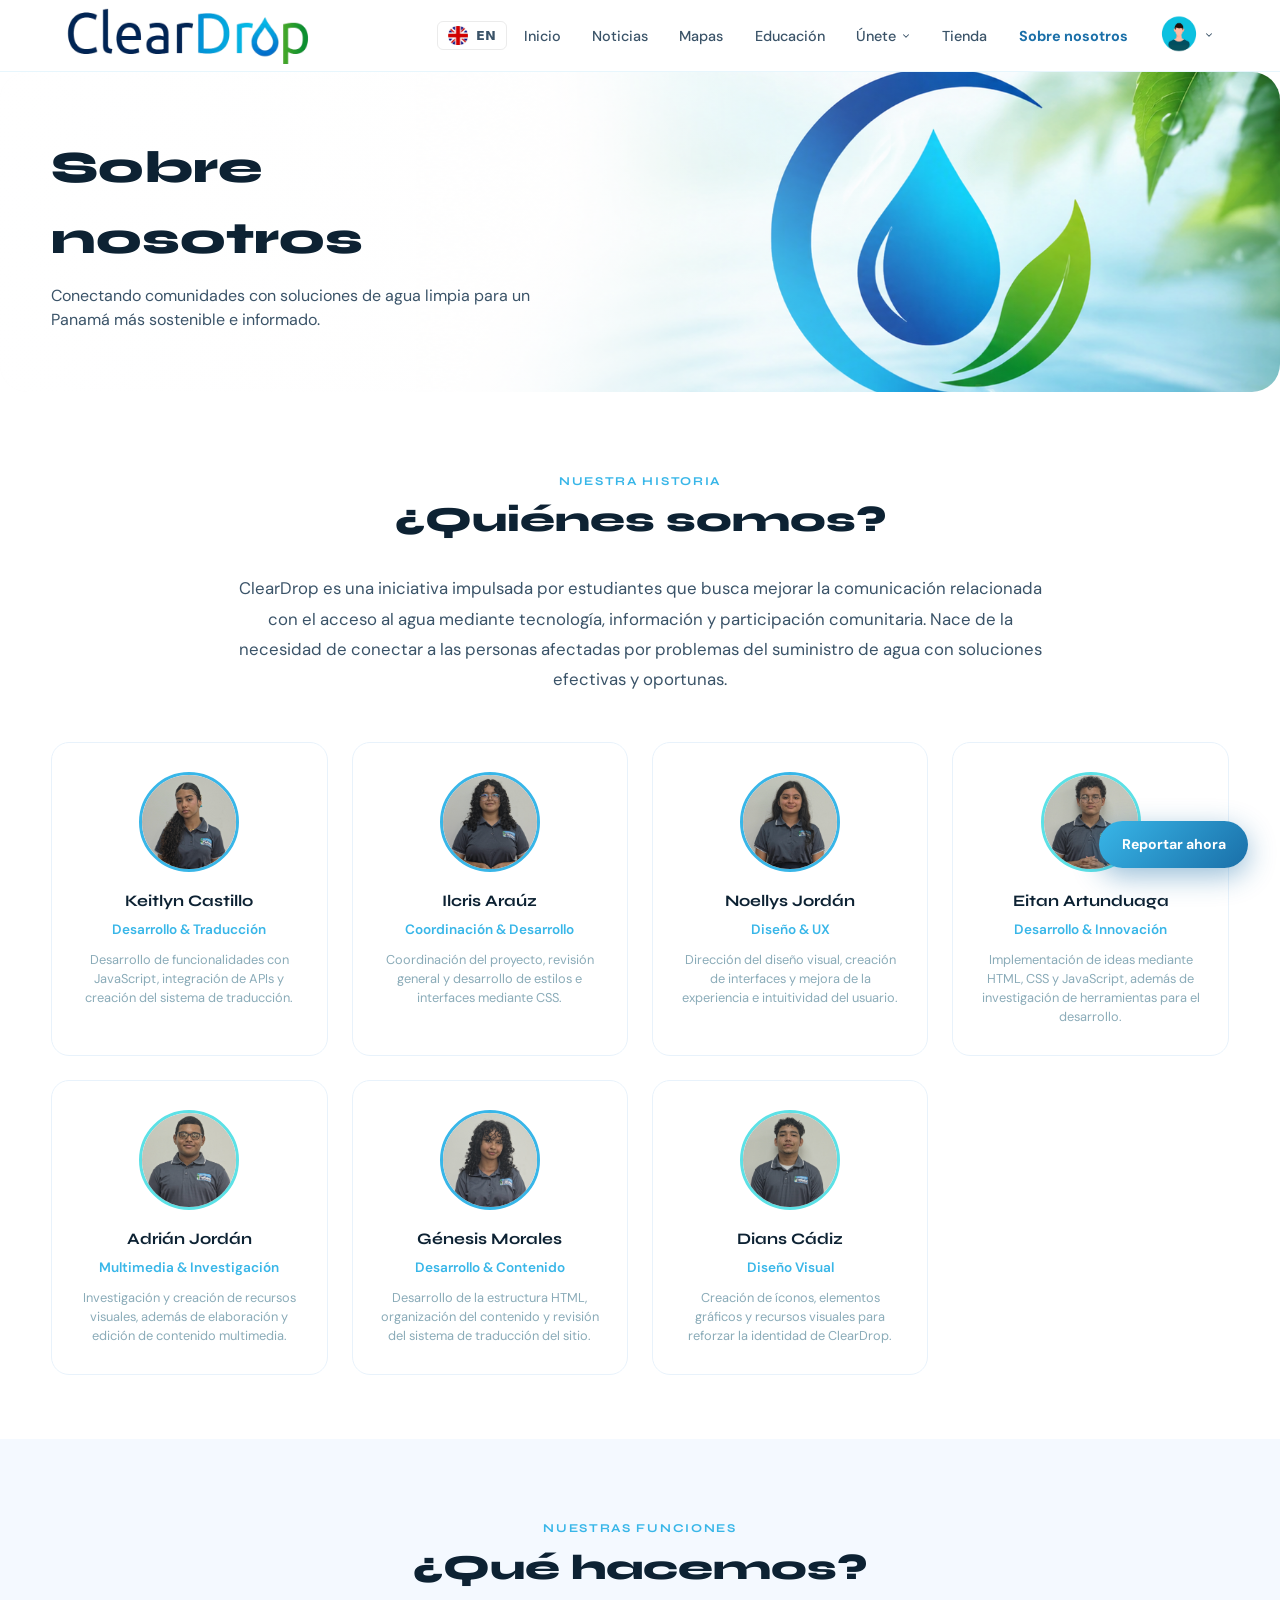
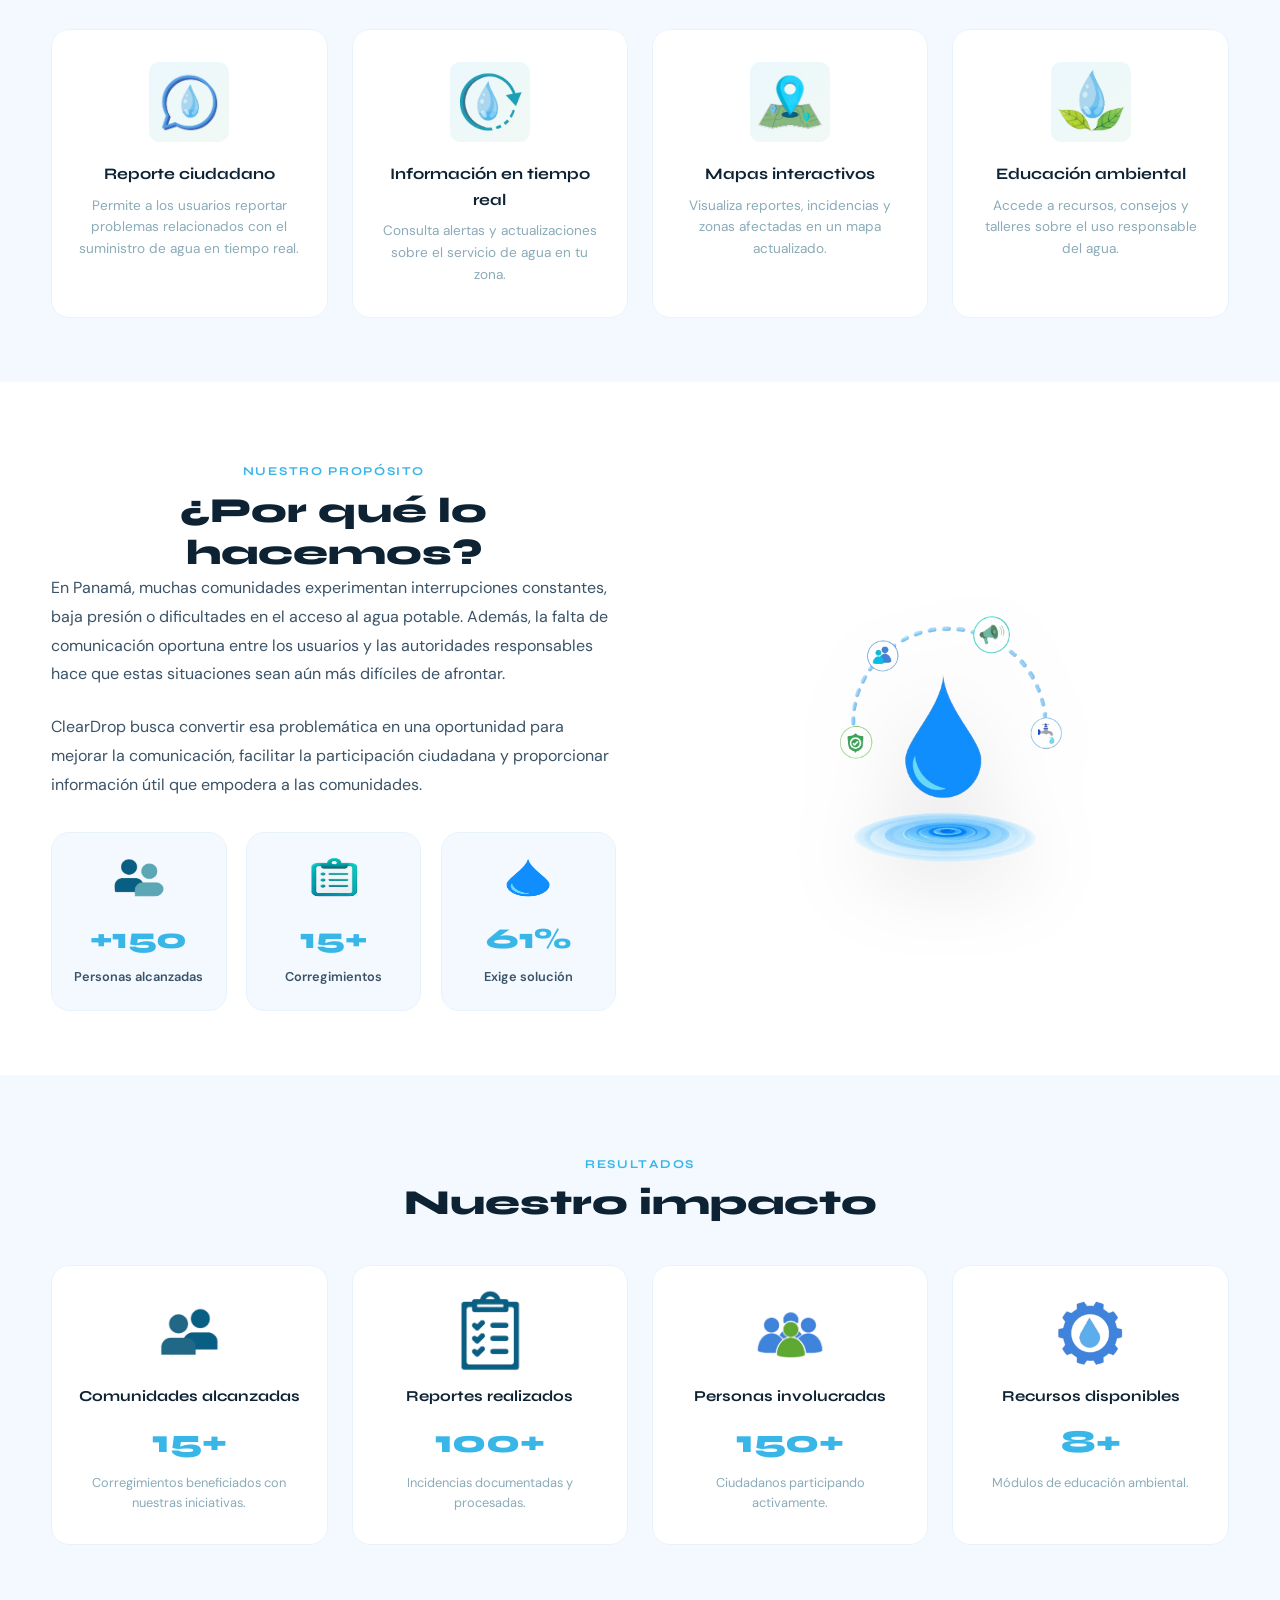
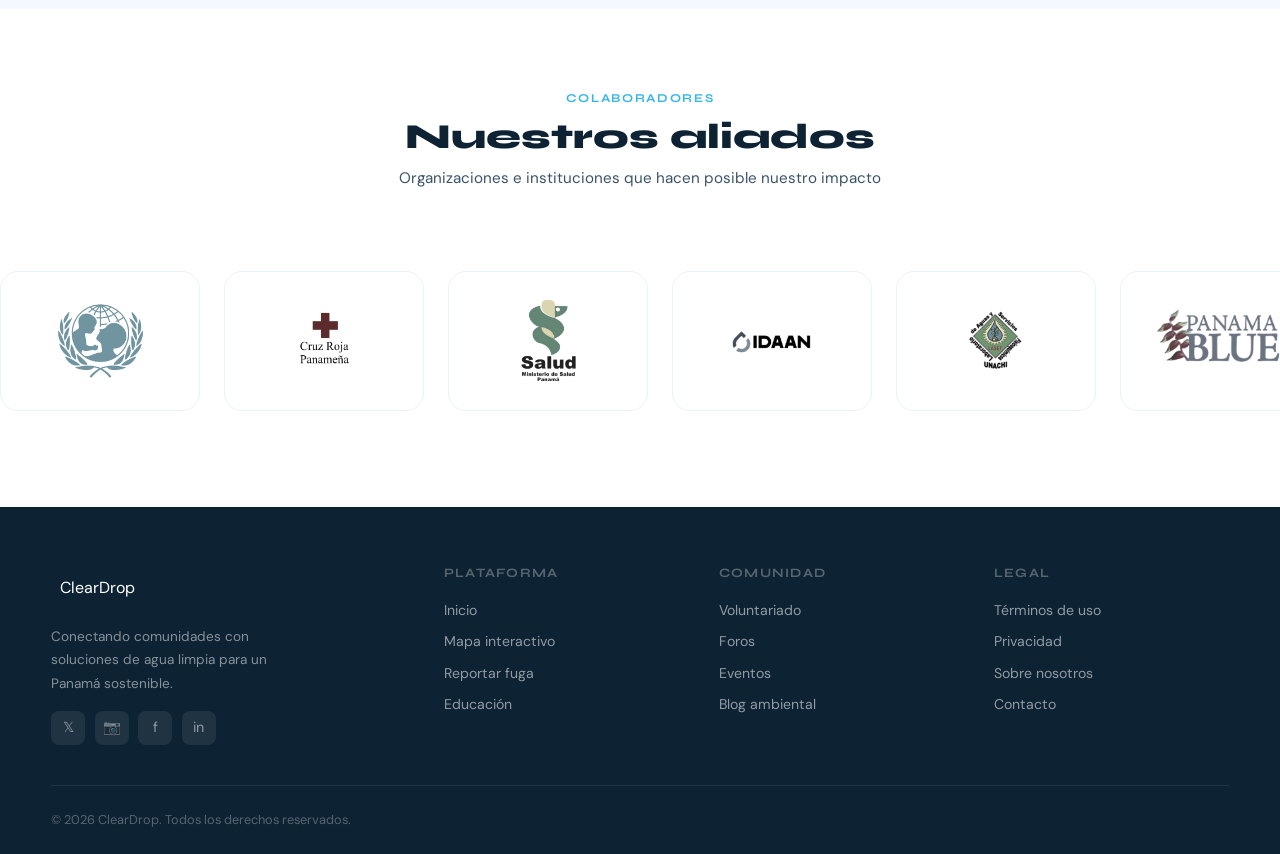
==== commit bb4a2a07: "Update sobre-nosotros.html Actualización del banner" ====
--- a/sobre-nosotros.html
+++ b/sobre-nosotros.html
@@ -135,7 +135,7 @@
     
     <div class="sobrenosotros-illustration reveal">
         <!-- Reemplaza este SVG por tu ilustración final (img o svg) -->
-        <img src="img/banner-sobre-nosotros.png" alt="Sobre-nosotros-banner">
+        <img src="img/Banner-sobre-nosotros.png" alt="Sobre-nosotros-banner">
       </div>
 
     <div class="container">
@@ -618,4 +618,4 @@
 <script src="sobre-nosotros.js"></script>
 <script src="tradu.js"></script>
 </body>
-</html>+</html>
